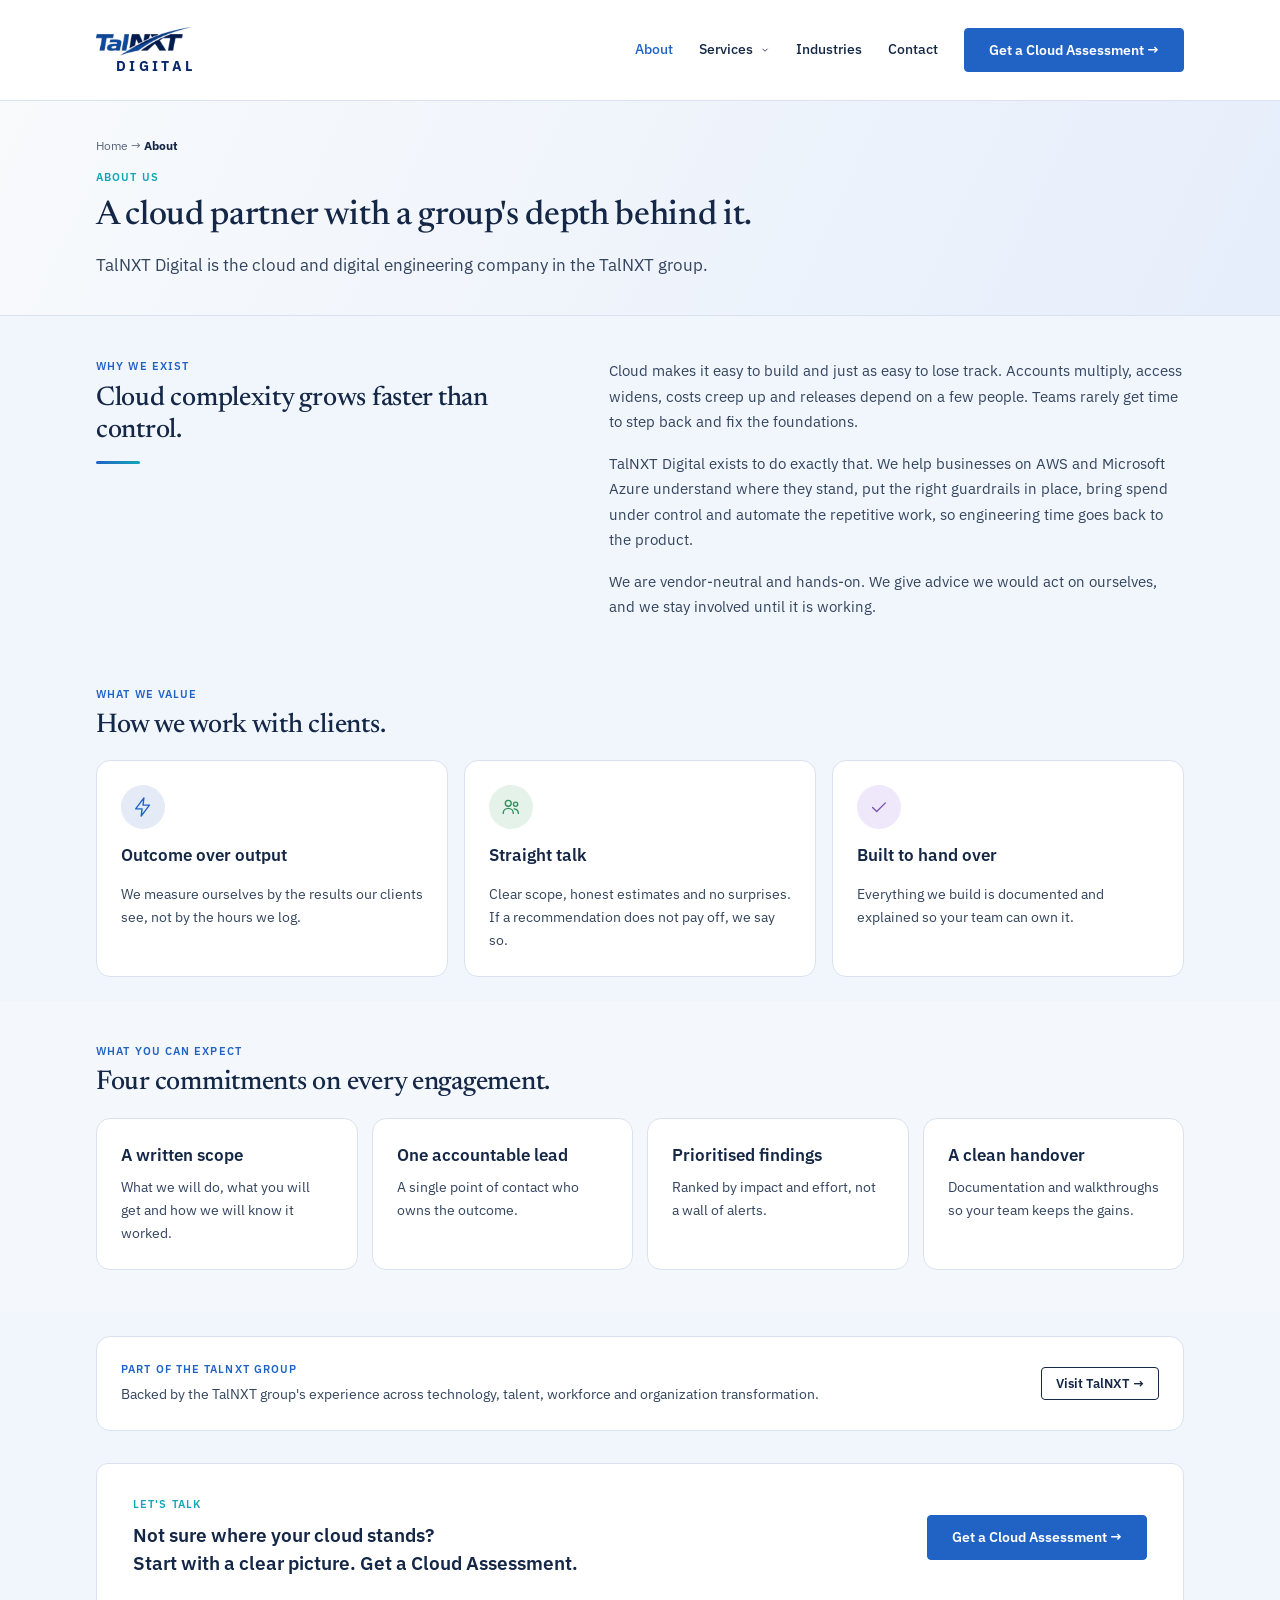
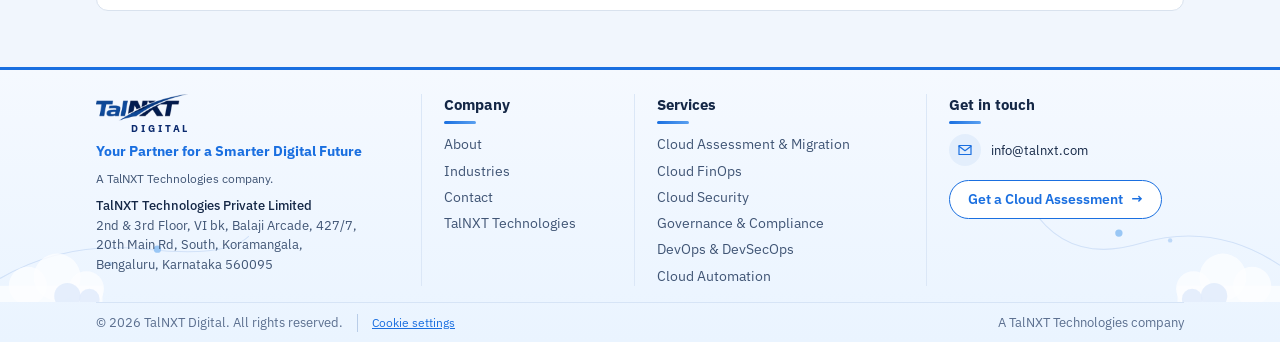
==== about.html @ 55b58655 "Initial commit" ====
<!DOCTYPE html>
<html lang="en">
<head>
<meta charset="UTF-8" />
<meta name="viewport" content="width=device-width, initial-scale=1" />
<title>About | TalNXT Digital</title>
<meta name="description" content="TalNXT Digital is a vendor-neutral cloud partner helping growing businesses secure, govern and optimize their AWS and Azure environments." />
<link rel="canonical" href="https://talnxtdigital.com/about.html" />
<meta name="robots" content="index, follow" />
<meta property="og:type" content="website" />
<meta property="og:title" content="About | TalNXT Digital" />
<meta property="og:description" content="TalNXT Digital is a vendor-neutral cloud partner helping growing businesses secure, govern and optimize their AWS and Azure environments." />
<meta property="og:url" content="https://talnxtdigital.com/about.html" />
<meta property="og:site_name" content="TalNXT Digital" />
<meta name="twitter:card" content="summary" />
<meta name="theme-color" content="#1b5fc4" />
<link rel="icon" href="img/favicon.svg" type="image/svg+xml" />
<link rel="preconnect" href="https://fonts.googleapis.com" /><link rel="preconnect" href="https://fonts.gstatic.com" crossorigin />
<link href="https://fonts.googleapis.com/css2?family=Newsreader:ital,wght@0,400;0,500;0,600;1,500&family=IBM+Plex+Sans:wght@400;500;600;700&display=swap" rel="stylesheet" />
<link href="css/tokens.css?v=116" rel="stylesheet" />
<link href="css/base.css?v=116" rel="stylesheet" />
<link href="css/components.css?v=116" rel="stylesheet" />
<link href="css/site.css?v=116" rel="stylesheet" />
<script src="js/config.js"></script>
<script src="js/consent.js"></script>
<script src="js/main.js" defer></script>
</head>
<body>
<a class="skip-link" href="#main">Skip to content</a>
<header>
  <nav class="site-nav" aria-label="Main">
    <div class="container nav-inner">
      <a class="logo" href="index.html" aria-label="TalNXT Digital home"><img class="logo-img" src="img/talnxt-logo.png" alt="TalNXT" /><span class="logo-sub">Digital</span></a>
      <button class="nav-toggle" aria-label="Toggle navigation" aria-expanded="false"><span></span><span></span><span></span></button>
      <ul class="nav-links">
        <li><a href="about.html">About</a></li>
        <li class="has-dropdown">
          <a href="services.html">Services <span class="caret"><svg width="10" height="10" viewBox="0 0 24 24" fill="none" stroke="currentColor" stroke-width="2" aria-hidden="true"><path d="M6 9l6 6 6-6"/></svg></span></a>
          <div class="nav-dropdown">
            <div class="mega-intro sv-intro">
              <div class="eyebrow svc-eyebrow">What we do</div>
              <h3 class="sv-h">Six services.<br>One cloud partner.</h3>
              <p class="sv-lead">From first assessment to a cloud that stays secure and cost-controlled.</p>
              <a class="sv-btn" href="services.html">Explore all services →</a>
              <img class="sv-art" src="img/svc-panel-illustration.png" width="346" height="142" alt="" loading="lazy">
            </div>
            <ul class="mega-cards sv-grid"><li class="sv-card"><span class="svc-ic sv-ic ib-blue"><svg width="26" height="26" viewBox="0 0 24 24" fill="none" stroke="currentColor" stroke-width="1.5" stroke-linecap="round" stroke-linejoin="round" aria-hidden="true"><path d="M7 18a4 4 0 0 1-.6-7.96A5.5 5.5 0 0 1 17 8.5a4.75 4.75 0 0 1 0 9.5z"/><path d="M9.5 13l2 2 3.5-3.5"/></svg></span><div class="sv-body"><h3 class="sv-title">Cloud Assessment &amp; Migration</h3><p class="sv-desc">Assessment, architecture and migration matched to your goals.</p></div><div class="sv-foot"><a class="sv-more" href="services.html#assessment">Learn more →</a><a class="sv-go" href="services.html#assessment" aria-label="Learn more about Cloud Assessment &amp; Migration"><svg width="16" height="16" viewBox="0 0 24 24" fill="none" stroke="currentColor" stroke-width="2" stroke-linecap="round" stroke-linejoin="round" aria-hidden="true"><path d="M5 12h14M13 6l6 6-6 6"/></svg></a></div></li><li class="sv-card"><span class="svc-ic sv-ic ib-amber"><svg width="26" height="26" viewBox="0 0 24 24" fill="none" stroke="currentColor" stroke-width="1.5" stroke-linecap="round" stroke-linejoin="round" aria-hidden="true"><path d="M3 17l6-6 4 4 8-8"/><path d="M15 7h6v6"/></svg></span><div class="sv-body"><h3 class="sv-title">Cloud FinOps</h3><p class="sv-desc">Visibility, accountability and lower cloud bills.</p></div><div class="sv-foot"><a class="sv-more" href="services.html#finops">Learn more →</a><a class="sv-go" href="services.html#finops" aria-label="Learn more about Cloud FinOps"><svg width="16" height="16" viewBox="0 0 24 24" fill="none" stroke="currentColor" stroke-width="2" stroke-linecap="round" stroke-linejoin="round" aria-hidden="true"><path d="M5 12h14M13 6l6 6-6 6"/></svg></a></div></li><li class="sv-card"><span class="svc-ic sv-ic ib-violet"><svg width="26" height="26" viewBox="0 0 24 24" fill="none" stroke="currentColor" stroke-width="1.5" stroke-linecap="round" stroke-linejoin="round" aria-hidden="true"><path d="M12 3l7 3v5c0 4.5-3 8-7 10-4-2-7-5.5-7-10V6z"/><rect x="9.5" y="10.5" width="5" height="4" rx="1"/><path d="M10.5 10.5V9a1.5 1.5 0 0 1 3 0v1.5"/></svg></span><div class="sv-body"><h3 class="sv-title">Cloud Security</h3><p class="sv-desc">Secure configuration, access control and protection.</p></div><div class="sv-foot"><a class="sv-more" href="services.html#security">Learn more →</a><a class="sv-go" href="services.html#security" aria-label="Learn more about Cloud Security"><svg width="16" height="16" viewBox="0 0 24 24" fill="none" stroke="currentColor" stroke-width="2" stroke-linecap="round" stroke-linejoin="round" aria-hidden="true"><path d="M5 12h14M13 6l6 6-6 6"/></svg></a></div></li><li class="sv-card"><span class="svc-ic sv-ic ib-cyan"><svg width="26" height="26" viewBox="0 0 24 24" fill="none" stroke="currentColor" stroke-width="1.5" stroke-linecap="round" stroke-linejoin="round" aria-hidden="true"><path d="M5 4h14v16H5z"/><path d="M8.5 9l1.8 1.8L14 7.5M8.5 15h7"/></svg></span><div class="sv-body"><h3 class="sv-title">Governance &amp; Compliance</h3><p class="sv-desc">Guardrails, policy and audit-ready evidence.</p></div><div class="sv-foot"><a class="sv-more" href="services.html#governance">Learn more →</a><a class="sv-go" href="services.html#governance" aria-label="Learn more about Governance &amp; Compliance"><svg width="16" height="16" viewBox="0 0 24 24" fill="none" stroke="currentColor" stroke-width="2" stroke-linecap="round" stroke-linejoin="round" aria-hidden="true"><path d="M5 12h14M13 6l6 6-6 6"/></svg></a></div></li><li class="sv-card"><span class="svc-ic sv-ic ib-green"><svg width="26" height="26" viewBox="0 0 24 24" fill="none" stroke="currentColor" stroke-width="1.5" stroke-linecap="round" stroke-linejoin="round" aria-hidden="true"><path d="M17 8a5 5 0 0 0-9-1"/><path d="M7 16a5 5 0 0 0 9 1"/><path d="M8 3v4h4M16 21v-4h-4"/></svg></span><div class="sv-body"><h3 class="sv-title">DevOps &amp; DevSecOps</h3><p class="sv-desc">CI/CD, infrastructure as code and monitoring.</p></div><div class="sv-foot"><a class="sv-more" href="services.html#devops">Learn more →</a><a class="sv-go" href="services.html#devops" aria-label="Learn more about DevOps &amp; DevSecOps"><svg width="16" height="16" viewBox="0 0 24 24" fill="none" stroke="currentColor" stroke-width="2" stroke-linecap="round" stroke-linejoin="round" aria-hidden="true"><path d="M5 12h14M13 6l6 6-6 6"/></svg></a></div></li><li class="sv-card"><span class="svc-ic sv-ic ib-blue"><svg width="26" height="26" viewBox="0 0 24 24" fill="none" stroke="currentColor" stroke-width="1.5" stroke-linecap="round" stroke-linejoin="round" aria-hidden="true"><circle cx="12" cy="12" r="3"/><path d="M12 2v3M12 19v3M2 12h3M19 12h3M4.9 4.9l2.1 2.1M17 17l2.1 2.1M4.9 19.1L7 17M17 7l2.1-2.1"/></svg></span><div class="sv-body"><h3 class="sv-title">Cloud Automation</h3><p class="sv-desc">Remove repetitive manual cloud work.</p></div><div class="sv-foot"><a class="sv-more" href="services.html#automation">Learn more →</a><a class="sv-go" href="services.html#automation" aria-label="Learn more about Cloud Automation"><svg width="16" height="16" viewBox="0 0 24 24" fill="none" stroke="currentColor" stroke-width="2" stroke-linecap="round" stroke-linejoin="round" aria-hidden="true"><path d="M5 12h14M13 6l6 6-6 6"/></svg></a></div></li></ul>
          </div>
        </li>
        <li><a href="industries.html">Industries</a></li>
        <li><a href="contact.html">Contact</a></li>
        <li><a class="btn accent" href="contact.html">Get a Cloud Assessment →</a></li>
      </ul>
    </div>
  </nav>
</header>
<main id="main">

<section class="page-hero"><div class="container">
  <div class="breadcrumb"><a href="index.html">Home</a> → <strong>About</strong></div>
  <div class="eyebrow spark" style="margin-bottom:10px;">About us</div>
  <h1>A cloud partner with a group's depth behind it.</h1>
  <p class="lead measure" style="margin-top:14px;">TalNXT Digital is the cloud and digital engineering company in the TalNXT group.</p>
</div></section>

<section class="sec"><div class="container"><div class="row-flex top">
  <div style="flex:1 1 320px; min-width:0;"><div class="eyebrow">Why we exist</div><h2 style="margin:8px 0 12px;">Cloud complexity grows faster than control.</h2><div class="accent-line"></div></div>
  <div style="flex:1.4 1 360px; min-width:0;" class="stack"><p class="copy">Cloud makes it easy to build and just as easy to lose track. Accounts multiply, access widens, costs creep up and releases depend on a few people. Teams rarely get time to step back and fix the foundations.</p><p class="copy">TalNXT Digital exists to do exactly that. We help businesses on AWS and Microsoft Azure understand where they stand, put the right guardrails in place, bring spend under control and automate the repetitive work, so engineering time goes back to the product.</p><p class="copy">We are vendor-neutral and hands-on. We give advice we would act on ourselves, and we stay involved until it is working.</p></div>
</div></div></section>
<section class="sec tight"><div class="container"><div class="eyebrow">What we value</div><h2 style="margin:8px 0 18px;">How we work with clients.</h2><div class="grid-3"><div class="card flow"><div class="icon-badge build"><svg width="22" height="22" viewBox="0 0 24 24" fill="none" stroke="currentColor" stroke-width="1.5" stroke-linecap="round" stroke-linejoin="round" aria-hidden="true"><path d="M13 2L4 14h7l-1 8 9-12h-7z"/></svg></div><div class="card-title">Outcome over output</div><p class="copy sm">We measure ourselves by the results our clients see, not by the hours we log.</p></div><div class="card flow"><div class="icon-badge scale"><svg width="22" height="22" viewBox="0 0 24 24" fill="none" stroke="currentColor" stroke-width="1.5" stroke-linecap="round" stroke-linejoin="round" aria-hidden="true"><circle cx="9" cy="8" r="3.2"/><path d="M3.5 19c0-3.3 2.5-5.5 5.5-5.5s5.5 2.2 5.5 5.5"/><circle cx="17" cy="9" r="2.3"/><path d="M15.5 14c2.6.3 4.5 2.2 4.5 5"/></svg></div><div class="card-title">Straight talk</div><p class="copy sm">Clear scope, honest estimates and no surprises. If a recommendation does not pay off, we say so.</p></div><div class="card flow"><div class="icon-badge transform"><svg width="22" height="22" viewBox="0 0 24 24" fill="none" stroke="currentColor" stroke-width="1.5" stroke-linecap="round" stroke-linejoin="round" aria-hidden="true"><path d="M5 12.5l4.5 4.5L19 7.5"/></svg></div><div class="card-title">Built to hand over</div><p class="copy sm">Everything we build is documented and explained so your team can own it.</p></div></div></div></section>
<section class="sec band-tint"><div class="container"><div class="eyebrow">What you can expect</div><h2 style="margin:8px 0 18px;">Four commitments on every engagement.</h2><div class="grid-4">
 <div class="card"><div class="card-title">A written scope</div><p class="copy sm" style="margin-top:8px;">What we will do, what you will get and how we will know it worked.</p></div>
 <div class="card"><div class="card-title">One accountable lead</div><p class="copy sm" style="margin-top:8px;">A single point of contact who owns the outcome.</p></div>
 <div class="card"><div class="card-title">Prioritised findings</div><p class="copy sm" style="margin-top:8px;">Ranked by impact and effort, not a wall of alerts.</p></div>
 <div class="card"><div class="card-title">A clean handover</div><p class="copy sm" style="margin-top:8px;">Documentation and walkthroughs so your team keeps the gains.</p></div>
</div></div></section>
<section class="sec tight"><div class="container"><div class="card group-strip"><div><div class="eyebrow" style="margin-bottom:6px;">Part of the TalNXT group</div><p class="copy sm">Backed by the TalNXT group's experience across technology, talent, workforce and organization transformation.</p></div><a class="btn sm" href="https://www.talnxt.com/" target="_blank" rel="noopener">Visit TalNXT →</a></div></div></section>

<div class="container" style="padding-top:8px; padding-bottom:56px;">
  <div class="cta-card">
    <div><div class="eyebrow spark" style="margin-bottom:8px;">Let's talk</div><div class="cta-title">Not sure where your cloud stands?<br>Start with a clear picture. Get a Cloud Assessment.</div></div>
    <a class="btn accent" href="contact.html">Get a Cloud Assessment →</a>
  </div>
</div>
</main>
<footer class="site-footer">
  <div class="container">
    <div class="footer-grid">
      <div>
        <a class="logo" href="index.html" aria-label="TalNXT Digital home"><img class="logo-img" src="img/talnxt-logo.png" alt="TalNXT" /><span class="logo-sub">Digital</span></a>
        <p class="footer-tag">Your Partner for a Smarter Digital Future</p>
        <p class="muted" style="font-size:12.5px; margin-top:8px;">A TalNXT Technologies company.</p>
        <address class="footer-address">TalNXT Technologies Private Limited<br>2nd &amp; 3rd Floor, VI bk, Balaji Arcade, 427/7,<br>20th Main Rd, South, Koramangala,<br>Bengaluru, Karnataka 560095</address>
      </div>
      <div><div class="footer-col-title">Company</div><ul class="footer-links"><li><a href="about.html">About</a></li><li><a href="industries.html">Industries</a></li><li><a href="contact.html">Contact</a></li><li><a href="https://www.talnxt.com/" target="_blank" rel="noopener">TalNXT Technologies</a></li></ul></div>
      <div><div class="footer-col-title">Services</div><ul class="footer-links"><li><a href="services.html#assessment">Cloud Assessment &amp; Migration</a></li><li><a href="services.html#finops">Cloud FinOps</a></li><li><a href="services.html#security">Cloud Security</a></li><li><a href="services.html#governance">Governance &amp; Compliance</a></li><li><a href="services.html#devops">DevOps &amp; DevSecOps</a></li><li><a href="services.html#automation">Cloud Automation</a></li></ul></div>
      <div><div class="footer-col-title">Get in touch</div><ul class="footer-links"><li><a class="ft-mail" data-cfg="email" href="#"><span class="ft-mail-ic" aria-hidden="true"><svg width="18" height="18" viewBox="0 0 24 24" fill="none" stroke="currentColor" stroke-width="1.6" stroke-linecap="round" stroke-linejoin="round"><path d="M4 6h16v12H4z"/><path d="M4 7l8 6 8-6"/></svg></span><span data-cfg-text data-cfg="email"></span></a></li><li><a data-cfg="phone" data-cfg-text href="#"></a></li><li class="ft-cta-li"><a class="ft-btn" href="contact.html">Get a Cloud Assessment <span aria-hidden="true">→</span></a></li></ul></div>
    </div>
    <div class="footer-bottom"><div>&copy; <span data-year></span> TalNXT Digital. All rights reserved.<button type="button" class="cookie-link" data-cookie-settings>Cookie settings</button></div><div>A TalNXT Technologies company</div></div>
  </div>
</footer>
</body>
</html>
---- css/tokens.css ----
/* =========================================================
   TalNXT design tokens  (shared by TalNXT, TalNXT Digital and any sister site)
   Change brand values HERE only. Everything else reads these variables.
   ========================================================= */
:root {
  /* ---- colour: neutrals ---- */
  --bg: #f1f6fd;            /* page background */
  --surface: #ffffff;       /* cards, nav, footer, modals */
  --tint-pale: #f4f8fc;     /* subtle panels, hover rows */
  --ink: #142746;           /* headings, primary text */
  --text: #33445d;          /* body copy */
  --muted: #58657a;         /* secondary text */
  --line: #d9e2ee;          /* borders, dividers */
  --navy: #142746;          /* dark bands */
  --navy-deep: #0a1224;     /* footer-dark, overlays */
  --navy-band: #243251;     /* "what sets us apart" band */

  /* ---- colour: brand ---- */
  --accent: #2162c5;        /* primary action / links */
  --accent-dark: #164a9a;   /* hover, deep text on tint */
  --accent-tint: #e6eefb;   /* icon badges, active rows, tinted panels */
  --accent-on-dark: #7fb0f5;/* eyebrow / links on navy */
  --spark: #10a6b8;         /* TalNXT Digital signature accent (teal). Parent site may omit. */
  --spark-tint: #e0f4f6;

  /* ---- colour: capability tones (icon badges, tags, chart series) ---- */
  --build: #2162c5;     --build-tint: #e4eaf6;
  --scale: #2f8f5b;     --scale-tint: #e5f2ea;
  --transform-c: #7857b0; --transform-tint: #eee8fa;
  --advise: #b8862f;    --advise-tint: #f6efe0;

  /* ---- colour: status ---- */
  --success: #3d7c63;   --success-tint: #ebf3ef;
  --warning: #b8862f;   --warning-tint: #f6efe0;
  --danger: #b3574a;    --danger-tint: #f5ece9;

  /* ---- typography ---- */
  --font-display: 'Newsreader', Georgia, serif;                       /* headings, big numbers */
  --font-body: 'IBM Plex Sans', -apple-system, 'Segoe UI', Roboto, sans-serif;
  --font-script: 'Caveat', cursive;                                   /* rare handwritten accent */
  --fs-eyebrow: 11px;  --fs-small: 13px;  --fs-body: 15px;  --fs-lead: 17px;
  --fs-h3: 17px;  --fs-h2: clamp(20px, 1.2vw + 16px, 24px);  --fs-h1: clamp(26px, 2.2vw + 16px, 34px);

  /* ---- space (4px base) ---- */
  --sp-1: 4px;  --sp-2: 8px;  --sp-3: 12px;  --sp-4: 16px;  --sp-5: 24px;  --sp-6: 32px;  --sp-7: 48px;  --sp-8: 64px;

  /* ---- layout ---- */
  --container: 1200px;
  --gutter: 56px;          /* container side padding; shrinks via base.css breakpoints */
  --nav-h: 101px;

  /* ---- shape ---- */
  --r-btn: 4px;  --r-input: 8px;  --r-card: 10px;  --r-panel: 12px;  --r-modal: 14px;  --r-pill: 999px;

  /* ---- elevation ---- */
  --shadow-sm: 0 2px 8px rgba(20, 32, 58, .06);
  --shadow-md: 0 12px 28px rgba(20, 32, 58, .12);      /* dropdowns, hover cards */
  --shadow-lg: 0 14px 34px rgba(20, 30, 60, .10);      /* floating search bars */
  --shadow-xl: 0 30px 60px rgba(10, 18, 36, .30);      /* modals */

  /* ---- layers ---- */
  --z-nav: 100;  --z-drawer: 150;  --z-dropdown: 200;  --z-modal: 300;  --z-toast: 400;  --z-cookie: 500;
}
---- css/base.css ----
/* =========================================================
   TalNXT base: reset, typography, layout primitives, utilities
   Requires tokens.css
   ========================================================= */
*, *::before, *::after { box-sizing: border-box; }
html { scroll-behavior: smooth; -webkit-text-size-adjust: 100%; }
body { margin: 0; background: var(--bg); color: var(--ink); font-family: var(--font-body); font-size: var(--fs-body); line-height: 1.5; -webkit-font-smoothing: antialiased; }
h1, h2, h3, h4, .display { font-family: var(--font-display); font-weight: 500; letter-spacing: -0.01em; margin: 0; color: var(--ink); }
h1 { font-size: var(--fs-h1); line-height: 1.22; }
h2 { font-size: var(--fs-h2); line-height: 1.28; }
h3 { font-size: var(--fs-h3); line-height: 1.32; }
p { margin: 0; }
a { color: var(--accent); text-decoration: none; }
a:hover { color: var(--accent-dark); }
img, svg, video { max-width: 100%; }
img { display: block; height: auto; }
ul, ol { margin: 0; padding: 0; }
button, input, select, textarea { font: inherit; color: inherit; }
:focus-visible { outline: 3px solid #9bbcf0; outline-offset: 2px; border-radius: 2px; }

.skip-link { position: absolute; left: 12px; top: -48px; background: var(--accent); color: #fff; padding: 10px 16px; border-radius: var(--r-btn); z-index: 1000; font-weight: 600; }
.skip-link:focus { top: 12px; color: #fff; }
.sr-only { position: absolute; width: 1px; height: 1px; padding: 0; margin: -1px; overflow: hidden; clip: rect(0,0,0,0); white-space: nowrap; border: 0; }

/* ---- layout ---- */
.container { width: 100%; max-width: var(--container); margin: 0 auto; padding: 0 var(--gutter); }
.sec { padding: 42px 0; }
.sec.tight { padding: 24px 0; }
.sec.loose { padding: 64px 0; }
.row-flex { display: flex; flex-wrap: wrap; gap: 40px; align-items: center; }   /* wraps instead of overflowing on tablets */
.row-flex.top { align-items: flex-start; }
.stack > * + * { margin-top: var(--sp-4); }
.grid-2 { display: grid; grid-template-columns: repeat(2, minmax(0, 1fr)); gap: 16px; }
.grid-3 { display: grid; grid-template-columns: repeat(3, minmax(0, 1fr)); gap: 16px; }
.grid-4 { display: grid; grid-template-columns: repeat(4, minmax(0, 1fr)); gap: 14px; }

/* ---- type helpers ---- */
.eyebrow { font-size: var(--fs-eyebrow); font-weight: 600; text-transform: uppercase; letter-spacing: .1em; color: var(--accent); }
.eyebrow.on-dark { color: var(--accent-on-dark); }
.muted { color: var(--muted); }
.copy { font-size: var(--fs-body); line-height: 1.7; color: var(--text); }
.copy.sm { font-size: 13.5px; }
.lead { font-size: var(--fs-lead); line-height: 1.65; color: var(--text); }
.measure { max-width: 640px; }
.center { text-align: center; }

/* ---- responsive breakpoints (mobile-last; see SKILL.md) ---- */
@media (max-width: 1080px) { :root { --gutter: 32px; } }
@media (max-width: 900px)  { .grid-4 { grid-template-columns: repeat(2, minmax(0, 1fr)); } }
@media (max-width: 760px)  {
  :root { --gutter: 20px; }
  .sec { padding: 30px 0; }
  .sec.loose { padding: 44px 0; }
  .row-flex { flex-direction: column; align-items: stretch; flex-wrap: nowrap; gap: 24px; }
  .grid-3, .grid-2 { grid-template-columns: 1fr; }
}
@media (max-width: 560px)  { .grid-4 { grid-template-columns: 1fr; } }
@media (prefers-reduced-motion: reduce) { html { scroll-behavior: auto; } * { transition: none !important; animation: none !important; } }
---- css/components.css ----
/* =========================================================
   TalNXT components. Requires tokens.css + base.css
   Every component is class-based (no inline styles needed) and responsive.
   ========================================================= */

/* ---------- buttons ---------- */
.btn { display: inline-flex; align-items: center; justify-content: center; gap: 8px; border: 1.5px solid var(--ink); color: var(--ink); border-radius: var(--r-btn); padding: 13px 24px; font-size: 14px; font-weight: 600; line-height: 1.2; background: transparent; cursor: pointer; white-space: nowrap; text-align: center; transition: background .15s, border-color .15s, color .15s; }
.btn:hover { color: var(--accent-dark); border-color: var(--accent-dark); }
.btn.accent { background: var(--accent); color: #fff; border-color: var(--accent); }
.btn.accent:hover { background: var(--accent-dark); border-color: var(--accent-dark); color: #fff; }
.btn.ghost-light { border-color: rgba(255,255,255,.55); color: #fff; }
.btn.ghost-light:hover { border-color: #fff; color: #fff; }
.btn.danger { background: var(--danger); border-color: var(--danger); color: #fff; }
.btn.sm { padding: 8px 14px; font-size: 12.5px; }
.btn[disabled] { opacity: .5; cursor: not-allowed; }
.link-arrow { font-size: 13px; font-weight: 600; }
@media (max-width: 560px) { .btn { white-space: normal; max-width: 100%; } }

/* ---------- cards & badges ---------- */
.card { border: 1px solid var(--line); border-radius: var(--r-card); padding: 24px; background: var(--surface); }
.card.flow { display: flex; flex-direction: column; gap: 14px; }
.card.flow .link-arrow { margin-top: auto; }
.card.hover:hover { box-shadow: var(--shadow-md); transform: translateY(-2px); transition: box-shadow .15s, transform .15s; }
.card-title { font-size: 17px; font-weight: 600; color: var(--ink); }
.icon-badge { width: 44px; height: 44px; border-radius: 50%; background: var(--accent-tint); color: var(--accent); display: flex; align-items: center; justify-content: center; flex-shrink: 0; }
.icon-badge.sm { width: 38px; height: 38px; }
.icon-badge.build { background: var(--build-tint); color: var(--build); }
.icon-badge.scale { background: var(--scale-tint); color: var(--scale); }
.icon-badge.transform { background: var(--transform-tint); color: var(--transform-c); }
.icon-badge.advise { background: var(--advise-tint); color: var(--advise); }
.icon-badge.spark { background: var(--spark-tint); color: var(--spark); }
.badge { display: inline-flex; align-items: center; gap: 6px; font-size: 11.5px; font-weight: 600; padding: 3px 10px; border-radius: var(--r-pill); background: var(--accent-tint); color: var(--accent-dark); white-space: nowrap; }
.badge.success { background: var(--success-tint); color: var(--success); }
.badge.warning { background: var(--warning-tint); color: var(--warning); }
.badge.danger { background: var(--danger-tint); color: var(--danger); }
.badge.neutral { background: #eef1f6; color: var(--muted); }
.badge.spark { background: var(--spark-tint); color: #0b7683; }
.ph-img { position: relative; border-radius: var(--r-card); overflow: hidden; background: #eef1f6; }
.ph-img img, .ph-img svg { width: 100%; height: 100%; object-fit: cover; display: block; }

/* ---------- header / nav (with mega menu) ---------- */
.site-nav { background: var(--surface); border-bottom: 1px solid var(--line); position: sticky; top: 0; z-index: var(--z-nav); min-height: var(--nav-h); display: flex; align-items: center; }
.nav-inner { display: flex; align-items: center; justify-content: space-between; gap: 24px; position: relative; padding-top: 18px; padding-bottom: 18px; }
.logo { display: inline-flex; align-items: center; gap: 10px; color: var(--ink); font-family: var(--font-display); }
.logo:hover { color: var(--ink); }
.logo-mark { width: 34px; height: 34px; flex-shrink: 0; }
.logo-word { font-size: 22px; font-weight: 600; letter-spacing: -.02em; line-height: 1; display: flex; flex-direction: column; gap: 3px; }
.logo-word small { font-family: var(--font-body); font-size: 10px; font-weight: 600; letter-spacing: .28em; text-transform: uppercase; color: var(--spark); }
.nav-links { display: flex; align-items: center; gap: 26px; font-size: 14px; font-weight: 500; list-style: none; margin: 0; padding: 0; }
.nav-links a { color: var(--ink); }
.nav-links a:hover, .nav-links li.active > a { color: var(--accent); }
.nav-links .btn { color: #fff; }
.nav-links .btn:hover { color: #fff; }
.nav-links .caret { display: inline-flex; margin-left: 4px; vertical-align: -1px; }
.nav-toggle { display: none; background: none; border: none; padding: 8px; cursor: pointer; }
.nav-toggle span { display: block; width: 22px; height: 2px; background: var(--ink); margin: 5px 0; }
/* mega menu: anchored to .nav-inner so it always fits the container */
.nav-links > li.has-dropdown::after { content: ""; position: absolute; top: 100%; left: 0; right: 0; height: 14px; }  /* hover bridge */
.nav-dropdown { display: none; position: absolute; top: 100%; left: var(--gutter); right: var(--gutter); margin-top: 8px; background: var(--surface); border: 1px solid var(--line); border-radius: var(--r-panel); box-shadow: var(--shadow-md); padding: 22px; z-index: var(--z-dropdown); gap: 24px; }
.nav-links li.has-dropdown { position: static; }
.nav-links li.has-dropdown:hover .nav-dropdown, .nav-links li.has-dropdown:focus-within .nav-dropdown, .nav-links li.open .nav-dropdown { display: flex; }
.mega-intro { flex: 0 0 210px; background: var(--tint-pale); border-radius: var(--r-card); padding: 18px; display: flex; flex-direction: column; }
.mega-intro h3 { font-size: 17px; margin-bottom: 8px; }
.mega-intro p { font-size: 12.5px; color: var(--muted); line-height: 1.55; margin-bottom: 14px; }
.mega-intro a { font-size: 12.5px; font-weight: 700; margin-top: auto; }
.mega-cards { flex: 1; display: grid; grid-template-columns: repeat(4, minmax(0, 1fr)); gap: 18px; align-content: start; }
.mega-card { display: flex; flex-direction: column; align-items: flex-start; }
.mega-card .icon-badge { margin-bottom: 10px; }
.mega-card-title { font-size: 13.5px; font-weight: 700; color: var(--ink); line-height: 1.3; margin-bottom: 6px; min-height: 35px; }
.mega-card-desc { font-size: 12px; color: var(--muted); line-height: 1.55; margin-bottom: 8px; }
.mega-card a { font-size: 12px; font-weight: 700; }
@media (max-width: 1180px) {   /* hamburger + drawer */
  .nav-toggle { display: block; }
  .nav-links { position: fixed; top: var(--nav-h); left: 0; right: 0; bottom: 0; background: var(--surface); flex-direction: column; align-items: stretch; padding: 12px var(--gutter) 28px; gap: 0; overflow-y: auto; transform: translateX(100%); visibility: hidden; transition: transform .2s ease, visibility .2s; z-index: var(--z-drawer); }
  .nav-links.open { transform: none; visibility: visible; }
  .nav-links > li { padding: 14px 0; border-bottom: 1px solid var(--line); }
  .nav-links > li:last-child { border-bottom: none; padding-top: 20px; }
  .nav-links > li:last-child .btn { width: 100%; }
  .nav-links > li.has-dropdown::after { display: none; }
  .nav-dropdown { display: none !important; }
  .nav-links li.open .nav-dropdown { display: flex !important; flex-direction: column; position: static; margin: 12px 0 0; padding: 0; border: none; box-shadow: none; background: transparent; gap: 16px; }
  .mega-intro { flex: 0 0 auto; }
  .mega-cards { grid-template-columns: 1fr; gap: 16px; }
  .mega-card-title { min-height: 0; }
}

/* ---------- hero ---------- */
.hero { background: linear-gradient(115deg, #f8fafc 0%, var(--accent-tint) 100%); border-bottom: 1px solid var(--line); }
.hero .container { padding-top: 48px; padding-bottom: 48px; display: flex; flex-wrap: wrap; gap: 48px; align-items: center; }
.hero-text { flex: 1.1 1 320px; min-width: 0; }
.hero-text h1 { max-width: 560px; }
.hero-text .lead { max-width: 500px; margin-top: 16px; }
.hero-actions { display: flex; flex-wrap: wrap; gap: 12px; margin-top: 24px; }
.hero-art { flex: .9 1 300px; min-width: 0; }
.page-hero { background: linear-gradient(115deg, #f8fafc 0%, var(--accent-tint) 100%); border-bottom: 1px solid var(--line); }
.page-hero .container { padding-top: 36px; padding-bottom: 36px; }
.breadcrumb { font-size: 12px; color: var(--muted); margin-bottom: 14px; }
.breadcrumb a { color: var(--muted); }
.breadcrumb strong { color: var(--ink); }

/* ---------- bands ---------- */
.band-navy { background: var(--navy-band); color: #fff; padding: 36px 0; }
.band-navy h2 { color: #fff; }
.band-navy .copy { color: #b7c0c9; }
.band-tint { background: var(--tint-pale); }
.cta-card { padding: 32px 36px; border: 1px solid var(--line); border-radius: var(--r-panel); background: var(--surface); display: flex; align-items: center; justify-content: space-between; gap: 20px; flex-wrap: wrap; }
.cta-card .cta-title { font-size: 19px; font-weight: 600; max-width: 660px; }
.cta-band { background: var(--navy); color: #fff; }
.cta-band .container { padding-top: 36px; padding-bottom: 36px; display: flex; align-items: center; justify-content: space-between; gap: 28px; flex-wrap: wrap; }
.cta-band h2 { color: #fff; max-width: 560px; }
.cta-band p { color: rgba(255,255,255,.72); margin-top: 8px; max-width: 520px; }

/* ---------- stats ---------- */
.stat-row { display: flex; flex-wrap: wrap; gap: 24px 0; }
.stat { flex: 1 1 160px; padding: 0 20px; border-left: 1px solid var(--line); }
.stat:first-child { border-left: none; padding-left: 0; }
.stat-value { font-family: var(--font-display); font-size: 30px; font-weight: 500; line-height: 1.1; color: var(--ink); }
.stat-label { font-size: 12.5px; color: var(--muted); margin-top: 6px; line-height: 1.4; }
.band-navy .stat { border-color: rgba(255,255,255,.18); }
.band-navy .stat-value { color: #fff; }
.band-navy .stat-label { color: rgba(255,255,255,.65); }
@media (max-width: 560px) { .stat { border-left: none; padding-left: 0; flex-basis: 45%; } }

/* ---------- process / steps (numbered, 2-col grid on phones) ---------- */
.process { display: grid; grid-template-columns: repeat(var(--steps, 4), minmax(0, 1fr)); gap: 24px; counter-reset: step; }
.process-step { position: relative; }
.process-step .icon-badge { width: 56px; height: 56px; margin-bottom: 12px; }
.process-num { font-weight: 700; font-size: 15px; color: var(--accent); }
.process-title { font-weight: 700; font-size: 14.5px; margin-top: 2px; }
.process-text { font-size: 12.5px; color: var(--muted); margin-top: 4px; line-height: 1.55; max-width: 200px; }
@media (max-width: 900px) { .process { grid-template-columns: repeat(2, minmax(0, 1fr)); gap: 26px 14px; } }
@media (max-width: 420px) { .process { grid-template-columns: 1fr; } }

/* ---------- forms ---------- */
.field { margin-bottom: 16px; }
.field label { display: block; font-size: 12.5px; font-weight: 600; margin-bottom: 6px; }
.field .hint { font-weight: 400; color: var(--muted); }
.input, .select, .textarea { width: 100%; border: 1px solid var(--line); border-radius: var(--r-input); padding: 11px 13px; font-size: 14px; background: var(--surface); color: var(--ink); }
.textarea { min-height: 120px; resize: vertical; line-height: 1.5; }
.input:focus, .select:focus, .textarea:focus { outline: 2px solid var(--accent); outline-offset: 1px; border-color: var(--accent); }
.field.invalid .input, .field.invalid .select, .field.invalid .textarea { border-color: var(--danger); }
.field-error { display: none; color: var(--danger); font-size: 12px; margin-top: 5px; }
.field.invalid .field-error { display: block; }
.form-status { font-size: 13px; margin-top: 12px; min-height: 20px; }
.form-status.ok { color: var(--success); }
.form-status.err { color: var(--danger); }
.form-row { display: grid; grid-template-columns: repeat(2, minmax(0, 1fr)); gap: 0 16px; }
@media (max-width: 560px) { .form-row { grid-template-columns: 1fr; } }
.search-field { display: flex; align-items: center; gap: 8px; border: 1px solid var(--line); border-radius: var(--r-input); padding: 9px 13px; background: var(--surface); color: var(--muted); min-width: 0; }
.search-field input, .search-field select { border: none; outline: none; background: transparent; font-size: 13.5px; color: var(--ink); width: 100%; min-width: 0; }
.search-field:focus-within { outline: 2px solid var(--accent); outline-offset: 1px; }
.filter-bar { display: flex; flex-wrap: wrap; gap: 10px; align-items: center; }
.filter-bar .search-field { flex: 1 1 200px; }
.filter-bar .search-field.fixed { flex: 0 1 170px; }

/* ---------- modal ---------- */
.modal-overlay { position: fixed; inset: 0; background: rgba(10,18,36,.55); display: none; align-items: center; justify-content: center; z-index: var(--z-modal); padding: 20px; }
.modal-overlay.open { display: flex; }
.modal-box { background: var(--surface); border-radius: var(--r-modal); padding: 28px; max-width: 520px; width: 100%; max-height: calc(100vh - 40px); overflow-y: auto; box-shadow: var(--shadow-xl); position: relative; }
.modal-box h3 { margin-bottom: 18px; }
.modal-close { position: absolute; top: 14px; right: 14px; width: 30px; height: 30px; border-radius: 50%; border: none; background: var(--tint-pale); color: var(--muted); cursor: pointer; font-size: 13px; }
.modal-actions { display: flex; justify-content: flex-end; gap: 10px; flex-wrap: wrap; margin-top: 8px; }

/* ---------- toast ---------- */
.toast-region { position: fixed; right: 16px; bottom: 16px; z-index: var(--z-toast); display: flex; flex-direction: column; gap: 8px; max-width: calc(100vw - 32px); }
.toast { background: var(--navy); color: #fff; padding: 12px 16px; border-radius: var(--r-input); font-size: 13.5px; box-shadow: var(--shadow-md); }
.toast.err { background: var(--danger); }

/* ---------- table (stacks into cards on phones) ---------- */
.table-wrap { background: var(--surface); border: 1px solid var(--line); border-radius: var(--r-panel); overflow: hidden; }
.table { width: 100%; border-collapse: collapse; font-size: 13.5px; }
.table th { text-align: left; font-size: 11.5px; text-transform: uppercase; letter-spacing: .06em; color: var(--muted); font-weight: 600; padding: 12px 16px; background: var(--tint-pale); border-bottom: 1px solid var(--line); white-space: nowrap; }
.table td { padding: 13px 16px; border-bottom: 1px solid var(--line); vertical-align: middle; }
.table tr:last-child td { border-bottom: none; }
.table tbody tr:hover { background: var(--tint-pale); }
.table .actions { display: flex; gap: 6px; justify-content: flex-end; }
.cell-title { font-weight: 600; color: var(--ink); }
.cell-sub { font-size: 12px; color: var(--muted); margin-top: 2px; }
@media (max-width: 760px) {
  .table thead { display: none; }
  .table, .table tbody, .table tr, .table td { display: block; width: 100%; }
  .table tr { padding: 12px 16px; border-bottom: 1px solid var(--line); }
  .table td { border: none; padding: 5px 0; display: flex; gap: 12px; justify-content: space-between; align-items: center; }
  .table td[data-label]::before { content: attr(data-label); font-size: 11.5px; text-transform: uppercase; letter-spacing: .05em; color: var(--muted); font-weight: 600; flex-shrink: 0; }
  .table td.cell-main { display: block; padding-bottom: 8px; }
  .table td.cell-main::before { content: none; }
}
.empty { text-align: center; padding: 44px 20px; color: var(--muted); }
.empty strong { display: block; color: var(--ink); font-size: 16px; margin-bottom: 6px; }

/* ---------- footer ---------- */
.site-footer { border-top: 1px solid var(--line); background: var(--surface); padding-top: 48px; }
.footer-grid { display: grid; grid-template-columns: 1.4fr 1fr 1fr 1fr; gap: 40px; padding-bottom: 36px; }
.footer-tag { font-size: 13px; font-weight: 600; max-width: 260px; margin-top: 12px; }
.footer-col-title { font-weight: 600; margin-bottom: 12px; font-size: 13.5px; }
.footer-links { display: flex; flex-direction: column; gap: 9px; font-size: 13.5px; list-style: none; }
.footer-links a { color: var(--muted); }
.footer-links a:hover { color: var(--accent); }
.footer-bottom { border-top: 1px solid var(--line); padding: 18px 0; font-size: 13px; color: var(--muted); display: flex; justify-content: space-between; flex-wrap: wrap; gap: 8px; }
.cookie-link { background: none; border: none; padding: 0; margin-left: 10px; color: inherit; text-decoration: underline; cursor: pointer; font-size: inherit; }
@media (max-width: 900px) { .footer-grid { grid-template-columns: 1fr 1fr; } }
@media (max-width: 560px) { .footer-grid { grid-template-columns: 1fr; gap: 28px; } }

/* Brand logo image (TalNXT wordmark + "Digital") */
.logo-img { width: 96px; height: auto; display: block; }
.site-footer .logo-img { width: 81px; }
.footer-address { font-style: normal; font-size: 12.5px; line-height: 1.6; margin-top: 10px; color: var(--muted, #5b6b82); }
@media (max-width: 760px) { .logo-img { width: 96px; } }
---- css/site.css ----
/* TalNXT Digital marketing-site specifics (everything reusable lives in components.css) */
.service-block { display: flex; flex-wrap: wrap; gap: 40px; align-items: flex-start; padding: 36px 0; border-bottom: 1px solid var(--line); scroll-margin-top: calc(var(--nav-h) + 16px); }
.service-block:last-of-type { border-bottom: none; }
.service-intro { flex: 1 1 320px; min-width: 0; }
.service-intro h2 { margin: 12px 0 10px; }
.service-detail { flex: 1.1 1 320px; min-width: 0; }
.check-list { list-style: none; display: grid; gap: 10px; }
.check-list li { display: flex; gap: 10px; align-items: flex-start; font-size: 14px; color: var(--text); line-height: 1.55; }
.check-list svg { flex-shrink: 0; margin-top: 3px; color: var(--spark); }
.pill-row { display: flex; flex-wrap: wrap; gap: 8px; margin-top: 16px; }
.contact-layout { display: flex; flex-wrap: wrap; gap: 32px; align-items: flex-start; }
.contact-form-card { flex: 1.3 1 360px; min-width: 0; }
.contact-side { flex: .8 1 280px; min-width: 0; display: grid; gap: 16px; }
.contact-line { display: flex; gap: 14px; align-items: flex-start; }
.contact-line .label { font-size: 12px; color: var(--muted); }
.contact-line .value { font-weight: 600; color: var(--ink); word-break: break-word; }
.group-strip { display: flex; align-items: center; gap: 16px; flex-wrap: wrap; justify-content: space-between; }
.eyebrow.spark { color: var(--spark); }
.accent-line { width: 44px; height: 3px; border-radius: 2px; background: linear-gradient(90deg, var(--accent), var(--spark)); margin: 14px 0 0; }

/* ===== Cloud positioning additions ===== */
.mega-cards { grid-template-columns: repeat(3, minmax(0, 1fr)); }
@media (max-width: 1180px) { .mega-cards { grid-template-columns: 1fr; } }
.table td strong { color: var(--ink); }
.table th:last-child, .table td:last-child { background: var(--accent-tint); }
@media (max-width: 760px) { .table td:last-child { background: transparent; } }
/* Logo lockup: logo image sized like talnxt.com, with a Digital sub-label */
.logo { flex-direction: column; align-items: flex-start; gap: 3px; }
.logo-sub { align-self: flex-end; font-family: var(--font-body); font-size: 14px; font-weight: 700; letter-spacing: .24em; text-transform: uppercase; color: #0b2a6e; line-height: 1; margin-right: -.24em; }
.site-footer .logo-sub { font-size: 12px; }
/* Cards: 12-16px radii, thin borders */
.card { border-radius: 14px; }
/* Hero */
.hero { background: linear-gradient(115deg, #142746 0%, #0f2040 100%); border-bottom: 0; }
.hero h1 { color: #fff; }
.hero .lead { color: #c9d6ea; }
.hero .eyebrow.spark { color: #4fd0df; }
.hero .btn:not(.accent) { border-color: rgba(255,255,255,.55); color: #fff; background: transparent; }
.hero .btn:not(.accent):hover { border-color: #fff; color: #fff; background: rgba(255,255,255,.08); }
.hero .btn.accent:hover { background: #1a52a8; border-color: #1a52a8; }
.hero .benefit { color: #fff; border-left-color: rgba(255,255,255,.22); }
.hero .container { padding-top: 34px; padding-bottom: 34px; gap: 32px; }
.hero-text { flex: 1.05 1 380px; }
.hero-text h1 { font-size: clamp(26px, 2vw + 12px, 40px); line-height: 1.15; max-width: none; }
.hero-text .lead { max-width: 560px; }
.hero-art { flex: 1 1 420px; max-width: 480px; }
.hero-text h1 .h1-l { display: block; }
.benefits { list-style: none; margin: 22px 0 0; padding: 0; display: grid; grid-template-columns: repeat(3, minmax(0, 1fr)); gap: 18px 0; }
.benefit { display: flex; align-items: center; gap: 10px; padding: 0 14px; font-size: 13.5px; line-height: 1.35; color: var(--ink); border-left: 1px solid var(--line); }
.benefit:first-child { padding-left: 0; border-left: 0; }
@media (max-width: 560px) { .benefits { grid-template-columns: 1fr; } .benefit { padding: 0; border-left: 0; } }
/* Architecture illustration: frameless, atmospheric, ~3:2. Cards float over SVG decoration. */
.hero-art { container-type: inline-size; }
.arch-wrap { position: relative; }
.arch { position: relative; width: 100%; aspect-ratio: 480 / 330; display: grid; grid-template-columns: 46fr 46fr; column-gap: 8cqw; justify-content: stretch; grid-template-rows: 19.5cqw 1fr auto 1fr 19.5cqw; }
.arch::before { content: ""; position: absolute; inset: -14% -10%; z-index: 0; pointer-events: none;
  background: radial-gradient(closest-side at 50% 50%, rgba(70,140,245,.42) 0%, rgba(50,110,215,.16) 58%, rgba(50,110,215,0) 100%); }
.arch-deco { position: absolute; inset: 0; width: 100%; height: 100%; z-index: 1; pointer-events: none; overflow: visible; }
.arch-cloud { position: relative; z-index: 2; grid-area: 2 / 1 / 3 / 3; justify-self: center; align-self: end; width: 30cqw; }
.arch-cloud > svg { display: block; width: 100%; height: auto; filter: drop-shadow(0 14px 18px rgba(33,98,197,.28)); }
.arch-card { position: relative; z-index: 3; width: 100%; height: 100%; box-sizing: border-box; display: flex; gap: 12px; align-items: center; background: #fff; border: 1px solid rgba(20,39,70,.06); border-radius: 18px; padding: 0 14px; box-shadow: 0 8px 24px rgba(33,98,197,.12), 0 1px 3px rgba(20,39,70,.06); }
.arch-card .icon-badge { flex: none; width: 44px; height: 44px; }
.arch-card .icon-badge svg { width: 18px; height: 18px; }
.arch-title { font-weight: 700; font-size: 14px; line-height: 1.2; color: var(--ink); }
.arch-card p { margin: 3px 0 0; font-size: 11.5px; line-height: 1.35; color: var(--muted); }
.c-secure { grid-area: 1 / 1; }
.c-optimize { grid-area: 1 / 2; }
.c-govern { grid-area: 5 / 1; }
.c-automate { grid-area: 5 / 2; }
.arch-plat { position: relative; z-index: 3; grid-area: 3 / 1 / 4 / 3; justify-self: center; margin-top: 4px; display: inline-flex; align-items: center; gap: 12px; background: #fff; border-radius: 999px; padding: 6px 18px; font-weight: 700; box-shadow: 0 6px 18px rgba(33,98,197,.14), 0 1px 2px rgba(20,39,70,.06); white-space: nowrap; }
.p-aws { color: #232f3e; font-size: 17px; letter-spacing: -.02em; border-bottom: 3px solid #ff9900; border-radius: 0 0 8px 8px; line-height: 1; padding-bottom: 1px; }
.p-az { color: #0a64b8; font-size: 14px; display: inline-flex; align-items: center; gap: 5px; }
.p-sep { width: 1px; height: 18px; background: var(--line); }
/* narrow container: switch from floating layout to a compact grid */
@container (max-width: 470px) {
  .arch { aspect-ratio: auto; grid-template-columns: 1fr 1fr; grid-template-rows: none; column-gap: 10px; row-gap: 10px; padding: 6px 0 0; }
  .arch-deco { display: none; }
  .arch-cloud { grid-area: auto; grid-column: 1 / -1; width: 46%; order: 1; align-self: auto; }
  .arch-plat { grid-area: auto; grid-column: 1 / -1; margin-top: 0; order: 2; }
  .arch-card { grid-area: auto; order: 3; height: auto; min-height: 118px; flex-direction: column; align-items: flex-start; justify-content: center; gap: 8px; padding: 12px; border-radius: 16px; }
}
@media (prefers-reduced-motion: no-preference) { .arch-card { transition: transform .2s ease; } .arch-card:hover { transform: translateY(-2px); } }
@container (max-width: 470px) { .arch-card:hover { transform: translateY(-2px); } }
/* Assessment CTA */
.assess { display: flex; flex-wrap: wrap; gap: 32px 48px; align-items: center; justify-content: space-between; background: #fff; border: 1px solid var(--line); border-radius: 16px; padding: 40px; box-shadow: var(--shadow-sm); }
.assess-text { flex: 1 1 340px; min-width: 0; }
.assess-text h2 { font-size: clamp(22px, 1.4vw + 16px, 28px); max-width: 480px; }
.assess-list { flex: 1 1 300px; min-width: 0; background: var(--tint-pale); border: 1px solid var(--line); border-radius: 12px; padding: 22px; }
@media (max-width: 560px) { .assess { padding: 24px; } }
/* Cloud services section: light, compact, premium */
@media (min-width: 561px) { .hero-text h1 .h1-l { white-space: nowrap; } }
.arch-card > div:not(.icon-badge) { flex: 1 1 0; min-width: 0; }
/* reference-style pill cards: larger radius, soft tint, divider between icon and text */
.arch-card { border-radius: 34px; padding: 0 16px 0 14px; gap: 10px; background: linear-gradient(180deg,#ffffff 0%,#eef4fd 100%); }
.arch-card > div:not(.icon-badge) { border-left: 1px solid #d3deee; padding-left: 10px; }
.arch-card .arch-title { font-size: 14.5px; }
@container (max-width: 470px) { .arch-card { border-radius: 22px; } .arch-card > div:not(.icon-badge) { border-left: 0; padding-left: 0; } }
/* hero illustration supplied as a single image */
.hero-art.hero-art-img { flex: 0 0 600px; max-width: none; margin-right: -60px; container-type: normal; }
.hero-art-img img { display: block; width: 100%; height: auto; -webkit-mask-image: linear-gradient(90deg,transparent 0,#000 12%,#000 88%,transparent 100%),linear-gradient(180deg,transparent 0,#000 16%,#000 84%,transparent 100%); -webkit-mask-composite: source-in; mask-image: linear-gradient(90deg,transparent 0,#000 12%,#000 88%,transparent 100%),linear-gradient(180deg,transparent 0,#000 16%,#000 84%,transparent 100%); mask-composite: intersect; }
@media (max-width: 1180px) { .hero-art.hero-art-img { flex: 1 1 380px; margin-right: 0; min-width: 0; } }
@media (max-width: 900px) { .hero-art.hero-art-img { flex: 1 1 100%; } }
@media (min-width: 561px) { .benefits { grid-template-columns: repeat(3, auto); justify-content: start; } .benefit { padding: 0 11px; gap: 8px; } .benefit:first-child { padding-left: 0; } .benefit .b-t { white-space: nowrap; } }
@media (min-width: 561px) and (max-width: 1180px) { .benefits { grid-template-columns: repeat(3, minmax(0,1fr)); } .benefit { padding: 0 10px; gap: 8px; font-size: 13px; } .benefit .b-t { white-space: normal; } }
.svc-eyebrow { display: flex; align-items: center; gap: 12px; }
.svc-eyebrow::after { content: ""; width: 54px; height: 2px; border-radius: 2px; background: linear-gradient(90deg, #2162c5, rgba(33,98,197,0)); }
.svc-ic { flex: none; width: 46px; height: 46px; border-radius: 50%; display: grid; place-items: center; }
.svc-ic svg { width: 22px; height: 22px; }
.ib-blue { background: #e6eefc; color: #2162c5; }
.ib-cyan { background: #dff6f9; color: #0e97a8; }
.ib-amber { background: #fdf0d9; color: #d98a00; }
.ib-violet { background: #eee8fb; color: #6a4bd6; }
.ib-green { background: #def5ea; color: #1f9d6a; }
/* business outcomes */
.out-sec { position: relative; overflow: hidden; background: linear-gradient(180deg, #f7faff 0%, #f4f8fd 100%); border: 0; padding: 48px 0 52px; }
.out-sec::before { content: ""; position: absolute; left: -160px; bottom: -200px; width: 520px; height: 520px; border-radius: 50%; background: radial-gradient(circle, rgba(33,98,197,.07), rgba(33,98,197,0) 70%); pointer-events: none; }
.out-sec::after { content: ""; position: absolute; right: -180px; top: -140px; width: 480px; height: 480px; border-radius: 50%; border: 1px solid rgba(33,98,197,.07); pointer-events: none; }
.out-sec .container { position: relative; z-index: 1; }
.out-grid { display: grid; grid-template-columns: repeat(4, minmax(0,1fr)); gap: 18px; grid-auto-rows: 1fr; }
@media (max-width: 1100px) { .out-grid { grid-template-columns: repeat(2, minmax(0,1fr)); } }
@media (max-width: 640px) { .out-grid { grid-template-columns: 1fr; gap: 12px; } }
.out-card { background: #fff; border: 1px solid #dce7f6; border-radius: 20px; padding: 24px 22px 26px; box-shadow: 0 1px 3px rgba(20,39,70,.05); }
.out-card .svc-ic { width: 52px; height: 52px; }
.out-card .svc-ic svg { width: 28px; height: 28px; stroke-width: 1.7; }
.out-title { margin: 18px 0 8px; font-family: var(--font-body); font-size: 17px; font-weight: 700; line-height: 1.3; color: #142746; }
.out-desc { margin: 0; font-size: 14.5px; line-height: 1.6; color: #405575; }
.sec.out-sec { padding-top: 22px; padding-bottom: 44px; }
/* navy outcome cards */
.out-card { background: #142746; border-color: #1f3760; box-shadow: 0 8px 22px rgba(20,39,70,.18); }
.out-title { color: #fff; }
.out-desc { color: #d5e0f2; }
/* how we work */
.hw-sec { position: relative; overflow: hidden; background: linear-gradient(180deg, #ffffff 0%, #f1f6fd 100%); border: 0; padding: 36px 0 52px; }
.hw-sec::before { content: ""; position: absolute; left: -200px; bottom: -220px; width: 560px; height: 560px; border-radius: 50%; border: 1px solid rgba(33,98,197,.08); pointer-events: none; }
.hw-sec::after { content: ""; position: absolute; right: -180px; top: -200px; width: 520px; height: 520px; border-radius: 50%; background: radial-gradient(circle, rgba(33,98,197,.06), rgba(33,98,197,0) 70%); pointer-events: none; }
.hw-sec .container { position: relative; z-index: 1; }
.hw-intro { display: grid; grid-template-columns: minmax(0, 55fr) minmax(0, 45fr); gap: 48px; align-items: center; margin-bottom: 64px; }
.hw-h { margin: 12px 0 14px; max-width: 520px; color: #142746; }
.hw-copy .copy { max-width: 520px; margin: 0; font-size: 16px; line-height: 1.6; color: #405575; }
.hw-photo { margin: 0; position: relative; border-radius: 20px; overflow: hidden; aspect-ratio: 2 / 1; background: #dfe8f6; box-shadow: 0 10px 30px rgba(20,39,70,.10); }
.hw-photo img { display: block; width: 100%; height: 100%; object-fit: cover; }
.hw-photo::after { content: ""; position: absolute; inset: 0; background: rgba(66,96,140,.10); pointer-events: none; }
.hw-ph { position: absolute; inset: 0; display: flex; flex-direction: column; align-items: center; justify-content: center; gap: 10px; color: #5b7396; font-size: 14px; font-weight: 600; }
.hw-grid { list-style: none; margin: 0; padding: 0; display: grid; grid-template-columns: repeat(4, minmax(0,1fr)); gap: 0 44px; }
.hw-step { position: relative; display: flex; padding-top: 40px; }
.hw-ic { position: absolute; top: 0; left: 50%; transform: translateX(-50%); width: 76px; height: 76px; z-index: 2; box-shadow: 0 0 0 6px #fbfdff; }
.hw-ic svg { width: 32px; height: 32px; }
.hw-card { flex: 1; display: flex; flex-direction: column; align-items: center; text-align: center; padding: 50px 20px 22px; background: #fff; border: 1px solid #dce7f6; border-radius: 16px; box-shadow: 0 4px 14px rgba(20,39,70,.04); }
.hw-title { margin: 0; font-family: var(--font-body); font-size: 14.5px; font-weight: 700; color: #142746; line-height: 1.25; }
.hw-title::after { content: ""; display: block; width: 32px; height: 3px; margin: 8px auto 10px; border-radius: 3px; background: #2162c5; }
.hw-text { margin: 0; font-size: 12.5px; line-height: 1.5; color: #405575; }
/* connectors: thin line + arrow between the circular icons */
.hw-step:not(:last-child)::after { content: ""; position: absolute; top: 36px; left: calc(50% + 50px); width: calc(100% + 44px - 100px); height: 3px; border-radius: 3px; background: linear-gradient(90deg, #9dbcf0, #2162c5); z-index: 1; }
.hw-step:not(:last-child)::before { content: ""; position: absolute; top: 32px; left: calc(150% - 20px); width: 11px; height: 11px; border-top: 3px solid #2162c5; border-right: 3px solid #2162c5; border-radius: 1px; transform: rotate(45deg); z-index: 1; }
@media (max-width: 1100px) {
  .hw-intro { grid-template-columns: 1fr; gap: 24px; margin-bottom: 52px; }
  .hw-photo { aspect-ratio: 2 / 1; max-width: 560px; }
  .hw-grid { grid-template-columns: repeat(2, minmax(0,1fr)); gap: 52px 28px; }
  .hw-step::before, .hw-step::after { display: none !important; }
}
@media (max-width: 640px) {
  .hw-sec { padding: 28px 0 40px; }
  .hw-intro { margin-bottom: 28px; }
  .hw-grid { grid-template-columns: 1fr; gap: 18px; position: relative; }
  .hw-step { padding: 0 0 0 76px; }
  .hw-ic { left: 0; top: 14px; transform: none; width: 56px; height: 56px; box-shadow: 0 0 0 5px #f7fafe; }
  .hw-ic svg { width: 26px; height: 26px; }
  .hw-card { align-items: flex-start; text-align: left; padding: 18px 18px 18px; }
  .hw-title::after { margin: 8px 0 10px; }
  .hw-step:not(:last-child)::after { display: block !important; content: ""; position: absolute; left: 27px; top: 70px; width: 0; height: calc(100% + 18px - 56px); border-top: 0; border-left: 2px dashed #b9cdec; }
}
/* how we are different */
.diff-sec { background: linear-gradient(180deg, #f9fbff 0%, #f4f8fd 100%); border: 0; padding: 36px 0 44px; }
.diff-top { display: grid; grid-template-columns: 1.1fr 1fr; gap: 48px; align-items: center; }
.diff-h { margin: 8px 0 14px; font-size: clamp(30px, 2.6vw + 10px, 44px); line-height: 1.12; color: #142746; }
.diff-copy .copy { max-width: 520px; font-size: 16px; line-height: 1.65; color: #405575; margin: 0; }
.diff-fig { margin: 0; border-radius: 20px; overflow: hidden; aspect-ratio: 4 / 3; max-height: 330px; width: 100%; box-shadow: 0 10px 28px rgba(33,98,197,.14); justify-self: end; }
.diff-fig img { width: 100%; height: 100%; object-fit: cover; display: block; }
.diff-row { list-style: none; margin: 30px 0 0; padding: 26px 0 0; border-top: 1px solid #dce7f6; display: grid; grid-template-columns: repeat(4, minmax(0,1fr)); }
.diff-item { display: flex; gap: 14px; align-items: flex-start; padding: 0 22px; border-left: 1px solid #dce7f6; }
.diff-item:first-child { padding-left: 0; border-left: 0; }
.diff-item .svc-ic { width: 52px; height: 52px; }
.diff-title { margin: 2px 0 6px; font-family: var(--font-body); font-size: 15.5px; font-weight: 700; line-height: 1.3; color: #142746; }
.diff-text { margin: 0; font-size: 14px; line-height: 1.55; color: #405575; }
@media (max-width: 1000px) { .diff-top { grid-template-columns: 1fr; gap: 24px; } .diff-fig { justify-self: stretch; max-height: 300px; } .diff-row { grid-template-columns: repeat(2, minmax(0,1fr)); row-gap: 26px; } .diff-item:nth-child(3) { padding-left: 0; border-left: 0; } }
@media (max-width: 640px) { .diff-row { grid-template-columns: 1fr; } .diff-item { padding: 0; border-left: 0; } }
/* compact hero */
.hero .container { padding-top: 24px; padding-bottom: 24px; gap: 24px; }
.hero-art.hero-art-img { flex: 0 0 540px; margin-right: -30px; }
.benefits { margin-top: 18px; }
.hero-text .lead { margin: 10px 0 18px; font-size: 16.5px; }
@media (min-width: 1181px) { .hero-text h1 { font-size: 27px; white-space: nowrap; line-height: 1.2; } }
@media (max-width: 1180px) { .hero-text h1 { font-size: clamp(26px, 3.2vw + 6px, 34px); } .hero-art.hero-art-img { flex: 1 1 380px; margin-right: 0; } }

/* ===== Cloud services: banner + illustrated cards ===== */
.svc-sec { background: linear-gradient(180deg, #f6f9ff 0%, #ffffff 100%); border: 0; padding: 40px 0 56px; overflow: hidden; }
.svc-top { display: grid; grid-template-columns: minmax(0, 46fr) minmax(0, 54fr); align-items: center; gap: 12px; margin-bottom: 20px; }
.svc-intro { position: relative; z-index: 1; }
.svc-h { margin: 12px 0 14px; max-width: 460px; font-size: clamp(34px, 2.6vw + 8px, 48px); line-height: 1.12; color: #142746; }
.svc-intro .copy { max-width: 520px; margin: 0 0 22px; font-size: 16px; line-height: 1.55; color: #405575; }
.svc-cta { display: inline-flex; align-items: center; padding: 12px 22px; border-radius: 999px; background: #2162c5; color: #fff; font-weight: 600; font-size: 14.5px; box-shadow: 0 6px 16px rgba(33,98,197,.25); transition: background .2s ease, transform .2s ease; }
.svc-cta:hover { background: #1b52a6; transform: translateY(-1px); }
.svc-hero { display: block; width: 100%; height: auto; justify-self: end; max-width: 640px; -webkit-mask-image: linear-gradient(90deg, transparent 0, #000 14%, #000 90%, transparent 100%), linear-gradient(180deg, transparent 0, #000 12%, #000 88%, transparent 100%); -webkit-mask-composite: source-in; mask-image: linear-gradient(90deg, transparent 0, #000 14%, #000 90%, transparent 100%), linear-gradient(180deg, transparent 0, #000 12%, #000 88%, transparent 100%); mask-composite: intersect; }
.svc-grid { display: grid; grid-template-columns: repeat(4, minmax(0,1fr)); grid-auto-rows: auto; gap: 14px; }
.svc-card { display: flex; flex-direction: column; overflow: hidden; background: #fff; border: 1px solid #e3ebf7; border-radius: 14px; box-shadow: 0 2px 8px rgba(20,39,70,.04); transition: transform .2s ease, border-color .2s ease, box-shadow .2s ease; }
.svc-card:hover, .svc-card:focus-within { transform: translateY(-3px); border-color: var(--accent); box-shadow: 0 10px 24px rgba(33,98,197,.12); }
.svc-pic { display: block; width: 100%; height: auto; aspect-ratio: 232 / 66; object-fit: cover; }
.svc-title { margin: 6px 20px 6px; font-family: var(--font-body); font-size: 14.5px; font-weight: 700; line-height: 1.25; letter-spacing: 0; color: #142746; }
.svc-desc { margin: 0 20px 8px; font-size: 12.5px; line-height: 1.5; color: #405575; }
.svc-foot { margin: 2px 16px 18px 20px; display: flex; align-items: center; justify-content: space-between; gap: 8px; }
.svc-foot .link-arrow { margin: 0; font-size: 12px; }
.svc-go { flex: none; width: 32px; height: 32px; border-radius: 50%; display: grid; place-items: center; background: #e8f0fd; color: #2162c5; font-size: 15px; transition: background .2s ease, color .2s ease; }
.svc-card:hover .svc-go { background: #2162c5; color: #fff; }
@media (max-width: 1100px) {
  .svc-top { grid-template-columns: 1fr; gap: 8px; }
  .svc-hero { justify-self: center; max-width: 520px; -webkit-mask-image: linear-gradient(90deg, transparent 0, #000 10%, #000 90%, transparent 100%); mask-image: linear-gradient(90deg, transparent 0, #000 10%, #000 90%, transparent 100%); }
  .svc-grid { grid-template-columns: repeat(2, minmax(0,1fr)); }
}
@media (max-width: 640px) { .svc-sec { padding: 28px 0 40px; } .svc-grid { grid-template-columns: 1fr; gap: 12px; } .svc-h { font-size: 32px; } }
@media (prefers-reduced-motion: reduce) { .svc-card, .svc-card:hover, .svc-cta { transition: none; transform: none; } }

/* one heading size for every section title (matches the hero headline) */
section:not(.hero):not(.page-hero) h2, .svc-h, .diff-h { font-size: 27px; line-height: 1.2; letter-spacing: -0.01em; }
@media (max-width: 1180px) { section:not(.hero):not(.page-hero) h2, .svc-h, .diff-h { font-size: clamp(26px, 3.2vw + 6px, 34px); } }
@media (max-width: 640px) { section:not(.hero):not(.page-hero) h2, .svc-h, .diff-h { font-size: 26px; } }

/* tighter gap between hero and Cloud Services */
.svc-sec { padding-top: 0; }
.svc-top { margin-top: 0; }
.svc-hero { margin-top: -22px; margin-bottom: -22px; }
@media (max-width: 1100px) { .svc-sec { padding-top: 16px; } .svc-hero { margin: 0 auto; } }

/* tighter gap between Cloud Services and How We Work */
.svc-sec { padding-bottom: 24px; }
.hw-sec { padding-top: 12px; }

/* workflow closer to the intro image */
.hw-intro { margin-bottom: 24px; }
@media (max-width: 1100px) { .hw-intro { margin-bottom: 24px; } }
@media (max-width: 640px) { .hw-intro { margin-bottom: 24px; } }

.hw-photo::after { background: rgba(20,39,70,.03); }

/* badges & certifications */
.bd-sec { background: linear-gradient(180deg, #ffffff 0%, #f6f9ff 100%); border: 0; padding: 32px 0 40px; }
.bd-h { margin: 10px 0 6px; color: #142746; }
.bd-lead { margin: 0 0 20px; max-width: 560px; font-size: 14.5px; line-height: 1.5; color: #405575; }
.cert-grid { list-style: none; margin: 0; padding: 0; display: grid; grid-template-columns: repeat(5, minmax(0,1fr)); gap: 12px; }
.cert { display: flex; flex-direction: column; align-items: center; text-align: center; gap: 10px; padding: 18px 12px 14px; background: #fff; border: 1px solid #dce7f6; border-radius: 12px; transition: transform .2s ease, border-color .2s ease, box-shadow .2s ease; }
.cert:hover { transform: translateY(-2px); border-color: #b9cdec; box-shadow: 0 8px 20px rgba(33,98,197,.10); }
.cert-emblem { position: relative; width: 64px; height: 72px; display: grid; place-items: center; }
.cert-hex { position: absolute; inset: 0; width: 100%; height: 100%; }
.cert-code { position: relative; font-family: var(--font-body); font-size: 12px; font-weight: 800; letter-spacing: .01em; line-height: 1.05; text-align: center; max-width: 52px; }
.cert-az { color: #2162c5; } .cert-aws { color: #c9820a; } .cert-tog { color: #6a4bd6; } .cert-war { color: #1f9d6a; }
.cert-name { margin: 0; font-family: var(--font-body); font-size: 13px; font-weight: 700; line-height: 1.3; color: #142746; }
.cert-vendor { margin: 2px 0 0; font-size: 11.5px; color: #6c7f9f; }
.fw-row { display: flex; align-items: center; gap: 14px; flex-wrap: wrap; margin-top: 16px; padding-top: 16px; border-top: 1px solid #e3ebf7; }
.fw-label { font-size: 11px; font-weight: 700; letter-spacing: .08em; text-transform: uppercase; color: #2162c5; }
.fw-list { list-style: none; margin: 0; padding: 0; display: flex; flex-wrap: wrap; gap: 8px; }
.fw { display: inline-flex; align-items: center; gap: 8px; padding: 4px 12px 4px 4px; background: #fff; border: 1px solid #dce7f6; border-radius: 999px; font-size: 12.5px; font-weight: 600; color: #142746; }
.fw-ic { width: 26px; height: 26px; }
.fw-ic svg { width: 14px; height: 14px; }
@media (max-width: 1100px) { .cert-grid { grid-template-columns: repeat(3, minmax(0,1fr)); } }
@media (max-width: 640px) { .bd-sec { padding: 28px 0 32px; } .cert-grid { grid-template-columns: repeat(2, minmax(0,1fr)); gap: 10px; } .cert { padding: 14px 8px 12px; } }
@media (prefers-reduced-motion: reduce) { .cert, .cert:hover { transition: none; transform: none; } }

/* proof of capability */
.pf-sec { background: linear-gradient(180deg, #f6f9ff 0%, #ffffff 100%); border: 0; padding: 32px 0 44px; }
.pf-h { margin: 10px 0 6px; color: #142746; }
.pf-lead { margin: 0 0 20px; max-width: 640px; font-size: 14.5px; line-height: 1.5; color: #405575; }
.pf-grid { display: grid; grid-template-columns: repeat(3, minmax(0,1fr)); gap: 16px; }
.pf-card { display: flex; flex-direction: column; overflow: hidden; background: #fff; border: 1px solid #dce7f6; border-radius: 14px; box-shadow: 0 2px 8px rgba(20,39,70,.04); }
.pf-vis { position: relative; }
.pf-art { display: block; width: 100%; height: auto; }
.pf-tag { display: block; padding: 6px 18px; border-top: 1px solid #e3ebf7; background: #fff; font-size: 10px; font-weight: 700; letter-spacing: .08em; text-transform: uppercase; color: #2162c5; }
.pf-body { padding: 16px 18px 18px; }
.pf-title { margin: 0 0 4px; font-family: var(--font-body); font-size: 15px; font-weight: 700; color: #142746; }
.pf-desc { margin: 0 0 10px; font-size: 13px; line-height: 1.45; color: #405575; }
.pf-list { list-style: none; margin: 0; padding: 0; display: grid; gap: 6px; }
.pf-list li { position: relative; padding-left: 20px; font-size: 12.5px; line-height: 1.4; color: #142746; }
.pf-list li::before { content: ""; position: absolute; left: 0; top: 3px; width: 12px; height: 12px; border-radius: 50%; background: #dff6f9; box-shadow: inset 0 0 0 1.5px #10a6b8; }
.pf-list li::after { content: ""; position: absolute; left: 4px; top: 6px; width: 4px; height: 2.5px; border-left: 1.6px solid #10a6b8; border-bottom: 1.6px solid #10a6b8; transform: rotate(-45deg); }
.pf-slot { display: flex; align-items: center; gap: 14px; margin-top: 16px; padding: 14px 18px; border: 1.5px dashed #b9cdec; border-radius: 12px; background: #fafcff; }
.pf-slot-ic { flex: none; width: 36px; height: 36px; border-radius: 50%; display: grid; place-items: center; background: #eef3fb; color: #7b8fae; font-size: 22px; font-weight: 300; }
.pf-slot strong { display: block; font-size: 13.5px; color: #142746; }
.pf-slot span:not(.pf-slot-ic) { display: block; margin-top: 2px; font-size: 12.5px; color: #6c7f9f; }
.pf-note { margin: 12px 0 0; font-size: 12px; color: #6c7f9f; }
@media (max-width: 1000px) { .pf-grid { grid-template-columns: repeat(2, minmax(0,1fr)); } }
@media (max-width: 640px) { .pf-sec { padding: 28px 0 36px; } .pf-grid { grid-template-columns: 1fr; gap: 12px; } }

/* why talnxt digital */
.why-sec { position: relative; overflow: hidden; border: 0; padding: 44px 0 40px; background: linear-gradient(180deg, #F5F9FF 0%, #EAF4FF 100%); }
.why-sec::before { content: ""; position: absolute; right: -140px; top: -160px; width: 440px; height: 440px; border-radius: 50%; border: 1px solid rgba(33,98,197,.1); box-shadow: 0 0 0 44px rgba(33,98,197,.025); pointer-events: none; }
.why-sec::after { content: ""; position: absolute; right: 12px; top: 18px; width: 110px; height: 110px; background-image: radial-gradient(rgba(33,98,197,.25) 1.2px, transparent 1.4px); background-size: 14px 14px; opacity: .5; pointer-events: none; }
.why-wrap { position: relative; z-index: 1; display: grid; grid-template-columns: minmax(0, 40fr) minmax(0, 60fr); gap: 36px; align-items: stretch; }
.why-intro { display: flex; flex-direction: column; }
.why-intro .eyebrow { margin-top: 6px; }
section.why-sec h2.why-h { margin: 14px 0 14px; max-width: 480px; font-size: 38px; line-height: 1.15; font-weight: 500; color: #142746; text-wrap: balance; }
.why-lead { margin: 0 0 20px; max-width: 460px; font-size: 15.5px; line-height: 1.6; color: #405575; }
.why-btn { align-self: flex-start; display: inline-flex; align-items: center; padding: 14px 26px; border-radius: 999px; background: #1a5ce0; color: #fff; font-size: 15px; font-weight: 600; text-decoration: none; box-shadow: 0 6px 16px rgba(26,92,224,.28); transition: background .15s; }
.why-btn:hover { background: #1448b4; }
.why-btn:focus-visible { outline: 3px solid #9bbcf0; outline-offset: 3px; }
.why-visual { margin: 6px 0 0 -30px; max-width: 560px; }
.why-art { display: block; width: 100%; height: auto; -webkit-mask-image: radial-gradient(ellipse 72% 72% at 50% 50%, #000 62%, transparent 100%); mask-image: radial-gradient(ellipse 72% 72% at 50% 50%, #000 62%, transparent 100%); }
.why-grid { list-style: none; margin: 0; padding: 0; display: grid; grid-template-columns: 1fr 1fr; grid-auto-rows: 1fr; gap: 16px; align-self: center; }
.why-card { display: grid; grid-template-columns: 64px minmax(0, 1fr); column-gap: 16px; row-gap: 12px; align-content: start; padding: 22px 22px 20px; background: rgba(255,255,255,.92); border: 1px solid #e1eaf7; border-radius: 18px; box-shadow: 0 2px 8px rgba(20,39,70,.04); }
.why-ic { grid-row: 1; width: 64px; height: 64px; border-radius: 50%; flex: none; }
.why-main { grid-column: 2; grid-row: 1; }
.why-title { margin: 2px 0 0; font-family: var(--font-body); font-size: 17px; font-weight: 700; line-height: 1.3; color: #142746; }
.why-line { display: block; width: 32px; height: 3px; margin: 9px 0 10px; border-radius: 2px; background: var(--ac); }
.why-desc { margin: 0; font-size: 14px; line-height: 1.55; color: #405575; }
.why-out { grid-column: 2; grid-row: 2; align-self: end; justify-self: start; display: inline-flex; align-items: center; gap: 9px; padding: 9px 16px; border-radius: 999px; background: var(--pb); color: var(--pc); font-size: 13px; font-weight: 600; line-height: 1.25; }
.why-out svg { flex: none; }
.why-card { grid-template-rows: auto 1fr; }
@media (max-width: 1100px) { .why-wrap { grid-template-columns: 1fr; gap: 24px; } .why-visual { margin-left: 0; max-width: 520px; } .why-grid { align-self: auto; } }
@media (max-width: 640px) { .why-sec { padding: 28px 0 28px; } section.why-sec h2.why-h { font-size: 28px; } .why-grid { grid-template-columns: 1fr; } .why-card { padding: 18px 16px; grid-template-columns: 52px minmax(0,1fr); column-gap: 14px; } .why-ic { width: 52px; height: 52px; } .why-art { -webkit-mask-image: none; mask-image: none; } }
/* insights */
.in-sec { background: linear-gradient(#f6f9ff, #fff); padding: 36px 0 44px; }
.in-head { display: flex; justify-content: space-between; align-items: flex-end; gap: 24px; margin-bottom: 22px; }
.in-h { margin: 10px 0 8px; color: #142746; }
.in-lead { margin: 0; max-width: 560px; font-size: 14.5px; line-height: 1.55; color: #405575; }
.in-all { white-space: nowrap; font-size: 14px; }
.in-grid { display: grid; grid-template-columns: repeat(3, minmax(0, 1fr)); gap: 20px; }
.in-card { display: flex; flex-direction: column; background: #fff; border: 1px solid #dce7f6; border-radius: 14px; overflow: hidden; box-shadow: 0 1px 2px rgba(20,39,70,.04); transition: border-color .2s, box-shadow .2s; }
.in-card:hover { border-color: #b9cdea; box-shadow: 0 6px 18px rgba(20,39,70,.07); }
.in-vis { display: block; aspect-ratio: 360 / 190; background: #f4f8fd; border-bottom: 1px solid #e1eaf7; }
.in-art { display: block; width: 100%; height: 100%; }
.in-body { display: flex; flex-direction: column; flex: 1; padding: 16px 18px 18px; }
.in-meta { display: flex; align-items: center; justify-content: space-between; gap: 8px; margin-bottom: 8px; }
.in-topic { font-size: 11px; font-weight: 700; letter-spacing: .07em; text-transform: uppercase; color: #2162c5; }
.in-draft { font-size: 10.5px; font-weight: 600; color: #8a6a12; background: #fdf4dc; border-radius: 999px; padding: 2px 8px; white-space: nowrap; }
.in-title { margin: 0 0 8px; font-family: var(--font-display); font-size: 19px; line-height: 1.25; font-weight: 500; color: #142746; }
.in-title a { color: inherit; text-decoration: none; }
.in-desc { margin: 0 0 12px; font-size: 13.5px; line-height: 1.5; color: #405575; }
.in-link { margin-top: auto; font-size: 13.5px; font-weight: 600; color: #2162c5; text-decoration: none; }
.in-link:hover { text-decoration: underline; }
.in-card:target { border-color: #2162c5; }
@media (max-width: 1100px) { .in-grid { grid-template-columns: 1fr 1fr; } .in-grid .in-card:last-child { grid-column: 1 / -1; } }
@media (max-width: 640px) { .in-sec { padding: 28px 0 32px; } .in-head { flex-direction: column; align-items: flex-start; gap: 10px; } .in-grid { grid-template-columns: 1fr; } }

/* zero-cost assessment */
.za-sec { background: linear-gradient(#fff, #f6f9ff); padding: 36px 0 44px; }
.za-panel { display: grid; grid-template-columns: minmax(0, 1.05fr) minmax(0, 0.95fr); gap: 36px; align-items: center; border: 1px solid #dce7f6; border-radius: 18px; padding: 32px 36px; box-shadow: 0 1px 2px rgba(20,39,70,.04); background: linear-gradient(135deg, #fff 55%, #eaf2fd); }
.za-h { margin: 10px 0 8px; color: #142746; }
.za-lead { margin: 0 0 16px; font-size: 14.5px; line-height: 1.55; color: #405575; max-width: 520px; }
.za-areas { list-style: none; margin: 0 0 20px; padding: 0; display: grid; grid-template-columns: 1fr 1fr; gap: 12px 18px; }
.za-item { display: flex; gap: 10px; align-items: flex-start; }
.za-item strong { display: block; font-size: 13.5px; color: #142746; margin-bottom: 1px; }
.za-item span:not(.svc-ic) { font-size: 12.5px; line-height: 1.45; color: #405575; }
.za-ic { width: 34px; height: 34px; flex: none; }
.za-cta { display: flex; flex-direction: column; align-items: flex-start; gap: 8px; }
.za-micro { margin: 0; font-size: 12.5px; color: #5b6f8f; }
.za-art { display: block; width: 100%; height: auto; border-radius: 16px; border: 1px solid #dce7f6; box-shadow: 0 10px 28px rgba(20,39,70,.08); }
.za-dialog { border: 1px solid #dce7f6; border-radius: 16px; padding: 0; width: min(560px, calc(100vw - 32px)); max-height: calc(100vh - 32px); overflow: auto; color: #142746; }
.za-dialog::backdrop { background: rgba(20,39,70,.45); }
.za-form { padding: 22px 24px 24px; }
.za-dhead { display: flex; justify-content: space-between; align-items: flex-start; gap: 12px; }
.za-dhead h3 { margin: 4px 0 0; font-family: var(--font-display); font-size: 22px; font-weight: 500; }
.za-x { border: 0; background: #eef4fd; color: #142746; width: 32px; height: 32px; border-radius: 50%; font-size: 20px; line-height: 1; cursor: pointer; }
.za-dintro { margin: 8px 0 14px; font-size: 13.5px; color: #405575; }
.za-consent { display: flex; gap: 8px; align-items: flex-start; font-size: 12.5px; line-height: 1.45; color: #405575; margin: 4px 0; }
.za-consent input { margin-top: 3px; }
.za-consent-err { display: none; }
.za-consent-err.show { display: block; }
.za-privacy { font-size: 12px; line-height: 1.45; color: #5b6f8f; margin: 8px 0 14px; }
@media (max-width: 1100px) { .za-panel { grid-template-columns: 1fr; padding: 26px 24px; } .za-art { max-width: 560px; } }
@media (max-width: 640px) { .za-sec { padding: 28px 0 32px; } .za-panel { padding: 22px 18px; gap: 22px; } .za-areas { grid-template-columns: 1fr; } .za-btn { width: 100%; } }

/* final cta */
.fc-sec { background: #fff; padding: 8px 0 44px; }
.fc-banner { display: grid; grid-template-columns: minmax(0, 1.1fr) minmax(0, .9fr); gap: 28px; align-items: center; padding: 36px 44px; border-radius: 20px; background: linear-gradient(115deg, #142746 0%, #17387a 70%, #2162c5 130%); color: #fff; overflow: hidden; }
.fc-h { margin: 0 0 10px; color: #fff; font-family: var(--font-display); font-weight: 500; font-size: 30px; line-height: 1.15; max-width: 520px; }
.fc-lead { margin: 0 0 22px; color: #d3e0f5; font-size: 15px; line-height: 1.55; max-width: 520px; }
.fc-btns { display: flex; flex-wrap: wrap; gap: 12px; }
.fc-btn { display: inline-flex; align-items: center; justify-content: center; padding: 13px 22px; border-radius: 10px; font-size: 14px; font-weight: 600; line-height: 1.2; text-decoration: none; border: 1.5px solid transparent; transition: background .15s, color .15s, border-color .15s; }
.fc-primary { background: #fff; color: #142746; }
.fc-primary:hover { background: #e6eefc; }
.fc-secondary { background: transparent; color: #fff; border-color: rgba(255,255,255,.6); }
.fc-secondary:hover { background: rgba(255,255,255,.1); border-color: #fff; }
.fc-btn:focus-visible { outline: 3px solid #9bd7ff; outline-offset: 3px; }
.fc-art { display: block; width: 100%; max-width: 420px; height: auto; margin-left: auto; }
@media (max-width: 900px) { .fc-banner { grid-template-columns: 1fr; padding: 28px 24px; } .fc-art { margin: 0 auto; max-width: 360px; } }
@media (max-width: 640px) { .fc-sec { padding-bottom: 32px; } .fc-banner { padding: 26px 20px; border-radius: 16px; } .fc-h { font-size: 26px; } .fc-btns { flex-direction: column; } .fc-btn { width: 100%; padding: 14px 18px; } }
.za-h, .fc-h { text-wrap: balance; }
.fc-banner { grid-template-columns: minmax(0, 1.4fr) minmax(0, .6fr); }
.fc-lead, .fc-h { max-width: 600px; }
.fc-btn { padding: 13px 20px; }
@media (max-width: 900px) { .fc-banner { grid-template-columns: 1fr; } }
/* why: reference-fidelity tweaks */
.why-sec .container.why-wrap { max-width: 1320px; }
.why-wrap { grid-template-columns: minmax(0, 36fr) minmax(0, 64fr); gap: 32px; }
.why-grid { gap: 18px; }
.why-out { white-space: nowrap; }
.why-art { -webkit-mask-image: radial-gradient(ellipse 60% 62% at 52% 52%, #000 55%, transparent 100%); mask-image: radial-gradient(ellipse 60% 62% at 52% 52%, #000 55%, transparent 100%); }
@media (max-width: 1100px) { .why-wrap { grid-template-columns: 1fr; } }
@media (max-width: 640px) { .why-out { white-space: normal; } .why-art { -webkit-mask-image: radial-gradient(ellipse 62% 64% at 50% 52%, #000 55%, transparent 100%); mask-image: radial-gradient(ellipse 62% 64% at 50% 52%, #000 55%, transparent 100%); } }
.why-out { white-space: normal; max-width: 100%; }
@media (min-width: 1320px) { .why-out { white-space: nowrap; } }
/* why: typography aligned with other sections */
section.why-sec h2.why-h { font-size: 27px; line-height: 1.2; }
@media (max-width: 1180px) { section.why-sec h2.why-h { font-size: clamp(26px, 3.2vw + 6px, 34px); } }
@media (max-width: 640px) { section.why-sec h2.why-h { font-size: 26px; } }
.why-lead { font-size: 16px; line-height: 1.55; }
.why-title { font-size: 14.5px; line-height: 1.25; }
.why-desc { font-size: 12.5px; line-height: 1.5; }
.why-out { font-size: 12px; padding: 7px 14px; }
.why-btn { font-size: 14px; padding: 12px 24px; }
.why-card { padding: 18px 18px 16px; }
.why-ic { width: 56px; height: 56px; }
.why-card { grid-template-columns: 56px minmax(0,1fr); }
/* why: tighter cards */
.why-card { grid-template-rows: auto auto; row-gap: 10px; align-content: start; padding: 16px 16px 16px; }
.why-grid { grid-auto-rows: auto; align-items: stretch; max-width: 760px; justify-self: end; width: 100%; gap: 16px; }
.why-out { align-self: start; }
@media (max-width: 1100px) { .why-grid { max-width: none; justify-self: stretch; } }
/* why: reduced height */
.why-sec { padding: 22px 0 14px; }
.why-wrap { align-items: start; }
.why-grid { align-self: start; gap: 14px; }
.why-card { padding: 14px 16px 14px; row-gap: 8px; }
.why-visual { margin-top: -6px; margin-bottom: -34px; }
.why-intro .eyebrow { margin-top: 0; }
section.why-sec h2.why-h { margin: 10px 0 10px; }
.why-lead { margin-bottom: 16px; }
@media (max-width: 1100px) { .why-visual { margin-bottom: -20px; } }
@media (max-width: 640px) { .why-sec { padding: 20px 0 16px; } }
.why-sec { padding-bottom: 20px; }
.why-visual { margin-bottom: -12px; }

/* footer redesign */
.site-footer { position: relative; overflow: hidden; background: linear-gradient(180deg, #F5F9FF 0%, #EAF4FF 100%); border-top: 3px solid #1a6fe0; padding-top: 44px; }
.site-footer::before, .site-footer::after { content: ""; position: absolute; bottom: 52px; width: 340px; height: 150px; pointer-events: none; background-repeat: no-repeat; background-size: contain; opacity: .9; z-index: 0; }
.site-footer::before { left: 0; background-position: left bottom; background-image: url("data:image/svg+xml,%3Csvg xmlns='http://www.w3.org/2000/svg' viewBox='0 0 340 150'%3E%3Cpath d='M0 118q90-52 200-40t140-18' fill='none' stroke='%23cfe0f8' stroke-width='1.5'/%3E%3Cg fill='%23fff' fill-opacity='.8'%3E%3Ccircle cx='38' cy='128' r='26'/%3E%3Ccircle cx='78' cy='116' r='32'/%3E%3Ccircle cx='118' cy='132' r='24'/%3E%3Crect x='-10' y='128' width='150' height='30'/%3E%3C/g%3E%3Cg fill='%23dfeafb' fill-opacity='.8'%3E%3Ccircle cx='92' cy='142' r='18'/%3E%3Ccircle cx='122' cy='146' r='14'/%3E%3C/g%3E%3Ccircle cx='215' cy='78' r='5' fill='%2390c2f5'/%3E%3Ccircle cx='150' cy='98' r='3' fill='%23b9d6f8'/%3E%3C/svg%3E"); }
.site-footer::after { right: 0; background-position: right bottom; background-image: url("data:image/svg+xml,%3Csvg xmlns='http://www.w3.org/2000/svg' viewBox='0 0 340 150'%3E%3Cpath d='M340 100q-90-60-190-30T0 20' fill='none' stroke='%23cfe0f8' stroke-width='1.5'/%3E%3Cg fill='%23fff' fill-opacity='.8'%3E%3Ccircle cx='302' cy='128' r='26'/%3E%3Ccircle cx='262' cy='116' r='32'/%3E%3Ccircle cx='222' cy='132' r='24'/%3E%3Crect x='200' y='128' width='150' height='30'/%3E%3C/g%3E%3Cg fill='%23dfeafb' fill-opacity='.8'%3E%3Ccircle cx='250' cy='142' r='18'/%3E%3Ccircle cx='220' cy='146' r='14'/%3E%3C/g%3E%3Ccircle cx='120' cy='56' r='5' fill='%2390c2f5'/%3E%3Ccircle cx='190' cy='66' r='3' fill='%23b9d6f8'/%3E%3C/svg%3E"); }
.site-footer .container { position: relative; z-index: 1; }
.footer-grid { grid-template-columns: 1.35fr 1fr 1.15fr 1fr; gap: 0; padding-bottom: 30px; }
.footer-grid > div { padding: 0 32px; border-left: 1px solid #dbe7f7; }
.footer-grid > div:first-child { padding-left: 0; border-left: 0; }
.site-footer .logo-img { width: 120px; }
.site-footer .logo-sub { font-size: 12px; }
.footer-tag { font-size: 17px; font-weight: 700; color: #1a6fe0; max-width: none; margin-top: 14px; }
.site-footer .muted { color: #405575; }
.footer-address { color: #405575; font-size: 13px; line-height: 1.65; margin-top: 14px; }
.footer-address::first-line { color: #142746; font-weight: 500; }
.footer-col-title { font-size: 16px; font-weight: 700; color: #142746; margin-bottom: 0; padding-bottom: 12px; position: relative; margin-bottom: 14px; }
.footer-col-title::after { content: ""; position: absolute; left: 0; bottom: 0; width: 32px; height: 3px; border-radius: 2px; background: linear-gradient(90deg, #1a6fe0, #5aa0f0); }
.footer-links { gap: 11px; font-size: 14px; }
.footer-links a { color: #405575; text-decoration: none; transition: color .15s, padding-left .15s; }
.footer-links a:hover { color: #1a6fe0; padding-left: 3px; }
.footer-links a:focus-visible { outline: 3px solid #9bbcf0; outline-offset: 2px; }
.ft-mail { display: inline-flex; align-items: center; gap: 12px; color: #142746 !important; }
.ft-mail-ic { display: inline-flex; align-items: center; justify-content: center; width: 38px; height: 38px; border-radius: 50%; background: #e3eefc; color: #1a6fe0; flex: none; }
.ft-cta-li { margin-top: 6px; }
.footer-links a.ft-btn { display: inline-flex; align-items: center; gap: 8px; padding: 12px 22px; border: 1.5px solid #1a6fe0; border-radius: 999px; background: #fff; color: #1a6fe0; font-weight: 600; font-size: 14px; }
.footer-links a.ft-btn:hover { background: #1a6fe0; color: #fff; padding-left: 22px; }
.footer-bottom { position: relative; z-index: 1; border-top: 1px solid #d6e4f6; background: rgba(255,255,255,.35); color: #5b6f8f; font-size: 13px; }
.footer-bottom .container, .site-footer > .container > .footer-bottom { }
.cookie-link { margin-left: 14px; padding-left: 14px; border: 0; border-left: 1px solid #b9cde8; background: none; color: #1a6fe0; text-decoration: underline; font: inherit; cursor: pointer; }
@media (max-width: 1000px) { .footer-grid { grid-template-columns: 1fr 1fr; row-gap: 28px; } .footer-grid > div { padding: 0 20px; } .footer-grid > div:nth-child(odd) { padding-left: 0; border-left: 0; } .footer-grid > div:nth-child(n+3) { padding-top: 6px; } }
@media (max-width: 600px) { .footer-grid { grid-template-columns: 1fr; gap: 26px; } .footer-grid > div, .footer-grid > div:nth-child(odd) { padding: 0; border-left: 0; } .site-footer::before, .site-footer::after { width: 220px; opacity: .6; } .footer-bottom { flex-direction: column; gap: 6px; } }

.footer-bottom { background: none; }
.footer-links a.ft-btn { white-space: nowrap; }
@media (max-width: 600px) { .cookie-link { display: block; margin: 6px 0 0; padding-left: 0; border-left: 0; } }
.footer-grid { grid-template-columns: 1.2fr .8fr 1.35fr 1fr; }
.footer-grid > div { padding: 0 26px; }
@media (max-width: 1000px) { .footer-grid { grid-template-columns: 1fr 1fr; } .footer-grid > div { padding: 0 20px; } }
@media (max-width: 600px) { .footer-grid { grid-template-columns: 1fr; } .footer-grid > div { padding: 0; } }
.footer-grid { grid-template-columns: 1.45fr .95fr 1.3fr 1fr; }
.footer-grid > div { padding: 0 22px; }
.footer-grid > div:first-child { padding-left: 0; }
.footer-links a { white-space: nowrap; }
@media (max-width: 1000px) { .footer-grid { grid-template-columns: 1fr 1fr; } .footer-grid > div { padding: 0 20px; } .footer-links a { white-space: normal; } }
@media (max-width: 600px) { .footer-grid { grid-template-columns: 1fr; } .footer-grid > div { padding: 0; } }
/* footer: smaller type */
.footer-tag { font-size: 15px; }
.site-footer .muted { font-size: 12px !important; }
.footer-address { font-size: 12px; line-height: 1.6; }
.footer-col-title { font-size: 14px; padding-bottom: 10px; margin-bottom: 12px; }
.footer-links { gap: 9px; font-size: 12.5px; }
.ft-mail { font-size: 12.5px; gap: 10px; }
.ft-mail-ic { width: 34px; height: 34px; }
.footer-links a.ft-btn { font-size: 12.5px; padding: 10px 18px; }
.footer-bottom { font-size: 12px; }
.cookie-link { font-size: 12px; }
section.why-sec h2.why-h { margin-bottom: 18px; }

/* services overview (sv) */
.sv-sec { background: linear-gradient(180deg, #F5F9FF 0%, #EAF3FF 100%); padding: 28px 0 28px; border: 0; position: relative; overflow: hidden; }
.sv-sec::before { content: ""; position: absolute; left: 12px; top: 90px; width: 110px; height: 90px; background-image: radial-gradient(rgba(33,98,197,.22) 1.2px, transparent 1.4px); background-size: 14px 14px; opacity: .55; pointer-events: none; }
.sv-sec::after { content: ""; position: absolute; right: -90px; bottom: -110px; width: 320px; height: 320px; border-radius: 50%; border: 1px solid rgba(33,98,197,.1); box-shadow: 0 0 0 36px rgba(33,98,197,.025); pointer-events: none; }
.sv-wrap { position: relative; z-index: 1; }
.sv-board { display: grid; grid-template-columns: minmax(0, 25fr) minmax(0, 75fr); gap: 16px; padding: 16px; background: rgba(255,255,255,.88); border: 1px solid #d6e4f6; border-radius: 22px; box-shadow: 0 10px 30px rgba(20,39,70,.06); }
.sv-intro { display: flex; flex-direction: column; background: #EDF5FF; border-radius: 16px; padding: 22px 20px 0; overflow: hidden; min-height: 100%; }
.sv-h { margin: 12px 0 10px; color: #142746; text-wrap: balance; }
section.sv-sec h2.sv-h { font-size: 27px; line-height: 1.18; font-weight: 500; }
.sv-lead { margin: 0 0 16px; font-size: 14px; line-height: 1.55; color: #405575; }
.sv-btn { align-self: flex-start; display: inline-flex; padding: 11px 20px; border-radius: 10px; background: #1a5ce0; color: #fff; font-size: 13.5px; font-weight: 600; text-decoration: none; box-shadow: 0 4px 12px rgba(26,92,224,.25); transition: background .15s, transform .15s; }
.sv-btn:hover { background: #1448b4; transform: translateY(-1px); }
.sv-btn:focus-visible, .sv-more:focus-visible, .sv-go:focus-visible { outline: 3px solid #9bbcf0; outline-offset: 2px; }
.sv-art { display: block; width: calc(100% + 40px); max-width: none; margin: auto -20px 0; height: auto; -webkit-mask-image: linear-gradient(180deg, transparent 0, #000 22%); mask-image: linear-gradient(180deg, transparent 0, #000 22%); }
.sv-grid { list-style: none; margin: 0; padding: 0; display: grid; grid-template-columns: repeat(3, minmax(0, 1fr)); grid-auto-rows: 1fr; gap: 14px; }
.sv-card { display: grid; grid-template-columns: 52px minmax(0, 1fr); grid-template-rows: 1fr auto; column-gap: 14px; row-gap: 12px; padding: 18px 18px 14px; background: #fff; border: 1px solid #e1eaf7; border-radius: 16px; box-shadow: 0 1px 3px rgba(20,39,70,.04); transition: border-color .2s, box-shadow .2s; }
.sv-card:hover { border-color: #b9cdea; box-shadow: 0 6px 16px rgba(20,39,70,.07); }
.sv-ic { width: 52px; height: 52px; border-radius: 50%; }
.sv-title { margin: 2px 0 6px; font-family: var(--font-body); font-size: 14.5px; font-weight: 700; line-height: 1.25; color: #142746; }
.sv-desc { margin: 0; font-size: 12.5px; line-height: 1.5; color: #405575; }
.sv-foot { grid-column: 1 / -1; display: flex; align-items: center; justify-content: space-between; padding-left: 66px; }
.sv-more { font-size: 12.5px; font-weight: 600; color: #1a5ce0; text-decoration: none; }
.sv-more:hover { text-decoration: underline; }
.sv-go { display: inline-flex; align-items: center; justify-content: center; width: 30px; height: 30px; border-radius: 50%; background: #eaf2fe; color: #1a5ce0; transition: background .15s, color .15s; }
.sv-go:hover { background: #1a5ce0; color: #fff; }
@media (max-width: 1100px) { .sv-board { grid-template-columns: 1fr; } .sv-intro { padding-bottom: 0; } .sv-art { width: 100%; max-width: 360px; margin: 10px auto 0; } .sv-grid { grid-template-columns: repeat(2, minmax(0,1fr)); } }
@media (max-width: 640px) { .sv-sec { padding: 20px 0; } .sv-board { padding: 10px; border-radius: 18px; } .sv-grid { grid-template-columns: 1fr; } }
.sv-sec .container.sv-wrap { max-width: 1320px; }
/* sv: match reference proportions */
.sv-sec .container.sv-wrap { max-width: 1280px; }
.sv-board { padding: 14px; gap: 14px; grid-template-columns: minmax(0, 26fr) minmax(0, 74fr); }
.sv-intro { padding: 24px 22px 0; }
section.sv-sec h2.sv-h { font-size: 32px; line-height: 1.15; text-wrap: initial; margin: 14px 0 12px; }
.sv-lead { font-size: 15px; line-height: 1.55; margin-bottom: 18px; }
.sv-btn { font-size: 14px; padding: 12px 22px; border-radius: 8px; }
.sv-grid { gap: 14px; }
.sv-card { grid-template-columns: 60px minmax(0, 1fr); column-gap: 16px; padding: 20px 20px 16px; }
.sv-ic { width: 60px; height: 60px; }
.sv-ic svg { width: 28px; height: 28px; }
.sv-title { font-size: 15.5px; margin: 4px 0 8px; }
.sv-desc { font-size: 13px; line-height: 1.55; }
.sv-foot { padding-left: 76px; }
.sv-more { font-size: 13px; }
.sv-go { width: 32px; height: 32px; }
@media (max-width: 1100px) { .sv-board { grid-template-columns: 1fr; } section.sv-sec h2.sv-h { font-size: clamp(26px, 3.2vw + 6px, 34px); } }
@media (max-width: 640px) { .sv-card { grid-template-columns: 52px minmax(0,1fr); padding: 16px; } .sv-ic { width: 52px; height: 52px; } .sv-foot { padding-left: 68px; } section.sv-sec h2.sv-h { font-size: 26px; } }
.sv-sec .container.sv-wrap { max-width: 1360px; }
.sv-board { grid-template-columns: minmax(0, 24fr) minmax(0, 76fr); }
.sv-card { column-gap: 14px; padding: 18px 16px 14px; }
.sv-foot { padding-left: 74px; }

/* services mega menu (matches approved reference) */
.nav-dropdown { padding: 14px; gap: 14px; border-radius: 22px; border: 1px solid #d6e4f6; background: #fff; box-shadow: 0 14px 36px rgba(20,39,70,.12); margin-top: 6px; }
@media (min-width: 1320px) { .nav-dropdown { left: -70px; right: -70px; } }
.nav-dropdown .mega-intro { flex: 0 0 26%; min-width: 0; padding: 22px 20px 0; background: #EDF5FF; border-radius: 16px; display: flex; flex-direction: column; overflow: hidden; }
.nav-dropdown .sv-h { font-family: var(--font-display); font-size: 30px; line-height: 1.15; font-weight: 500; margin: 14px 0 12px; color: #142746; }
.nav-dropdown .sv-lead { font-size: 14.5px; line-height: 1.55; color: #405575; margin: 0 0 18px; }
.nav-dropdown .sv-btn { margin-top: 0; font-size: 14px; font-weight: 600; color: #fff; padding: 12px 22px; border-radius: 8px; }
.nav-dropdown .sv-btn:hover { color: #fff; }
.nav-dropdown .sv-art { margin-top: auto; }
.nav-dropdown .mega-cards { flex: 1; min-width: 0; grid-template-columns: repeat(3, minmax(0, 1fr)); gap: 14px; align-content: stretch; }
.nav-dropdown .sv-more { color: #1a5ce0; font-size: 13px; font-weight: 600; }
.nav-dropdown .sv-more:hover { color: #1a5ce0; text-decoration: underline; }
.nav-dropdown .sv-go { color: #1a5ce0; }
.nav-dropdown .sv-go:hover { color: #fff; }
.nav-dropdown .sv-title { color: #142746; }
@media (max-width: 1180px) {
  .nav-dropdown .mega-intro { flex: 0 0 auto; }
  .nav-dropdown .mega-cards { grid-template-columns: 1fr; }
  .nav-dropdown .sv-art { display: none; }
  .nav-dropdown .sv-h { font-size: 24px; }
}

/* services page hero */
.sh-hero { position: relative; overflow: hidden; background: linear-gradient(180deg, #F5FAFF 0%, #E7F2FF 100%); border-bottom: 1px solid #dbe8f8; }
.sh-hero::before { content: ""; position: absolute; left: -60px; bottom: -90px; width: 360px; height: 200px; border-radius: 50%; background: radial-gradient(ellipse at center, rgba(255,255,255,.75), rgba(255,255,255,0) 70%); pointer-events: none; }
.sh-hero .sh-wrap { position: relative; z-index: 1; display: grid; grid-template-columns: minmax(0, 55fr) minmax(0, 45fr); gap: 24px; align-items: center; padding-top: 34px; padding-bottom: 22px; }
.sh-crumb { font-size: 14px; color: #5b6f8f; margin-bottom: 14px; }
.sh-crumb a { color: #5b6f8f; text-decoration: none; }
.sh-crumb a:hover { color: #1a5ce0; }
.sh-crumb strong { color: #142746; font-weight: 700; }
.sh-eyebrow { display: flex; align-items: center; gap: 12px; font-size: 13px; font-weight: 700; letter-spacing: .12em; text-transform: uppercase; color: #12a4b4; margin-bottom: 12px; }
.sh-eyebrow::after { content: ""; width: 44px; height: 2px; background: #12a4b4; }
.sh-h { font-family: var(--font-display); font-size: 46px; line-height: 1.12; font-weight: 500; letter-spacing: -.01em; color: #102B55; margin: 0 0 18px; max-width: 700px; }
.sh-lead { font-size: 18px; line-height: 1.6; color: #405575; margin: 0; max-width: 560px; }
.sh-art img { display: block; width: 100%; height: auto; -webkit-mask-image: radial-gradient(ellipse 62% 66% at 50% 50%, #000 58%, transparent 100%); mask-image: radial-gradient(ellipse 62% 66% at 50% 50%, #000 58%, transparent 100%); }
@media (max-width: 1100px) { .sh-h { font-size: 38px; } .sh-lead { font-size: 16px; } }
@media (max-width: 820px) { .sh-hero .sh-wrap { grid-template-columns: 1fr; gap: 8px; } .sh-h { font-size: 32px; } .sh-art { max-width: 480px; margin: 0 auto; } }
@media (max-width: 480px) { .sh-h { font-size: 28px; } .sh-crumb { font-size: 13px; } }

/* services hero: closer match to reference */
.sh-hero { background: linear-gradient(180deg,#F5FAFF 0%,#E7F2FF 100%); }
.sh-hero::before { left:-120px; bottom:-120px; width:620px; height:260px; background: radial-gradient(ellipse at 40% 50%, rgba(255,255,255,.85), rgba(255,255,255,0) 68%); }
.sh-hero::after { content:""; position:absolute; right:-80px; top:-60px; width:380px; height:300px; border-radius:50%; background: radial-gradient(ellipse at center, rgba(255,255,255,.7), rgba(255,255,255,0) 70%); background-image: radial-gradient(ellipse at center, rgba(255,255,255,.7), rgba(255,255,255,0) 70%), radial-gradient(rgba(33,98,197,.22) 1.2px, transparent 1.6px); background-size:auto, 14px 14px; pointer-events:none; }
.sh-hero .sh-wrap { grid-template-columns: minmax(0,58fr) minmax(0,42fr); gap: 8px; padding-top: 38px; padding-bottom: 30px; }
.sh-h { font-size: 50px; font-weight: 600; line-height: 1.1; max-width: 760px; }
.sh-lead { font-size: 19px; max-width: 600px; }
.sh-art { margin-right: -40px; }
.sh-art img { -webkit-mask-image: radial-gradient(ellipse 70% 72% at 50% 50%, #000 62%, transparent 100%); mask-image: radial-gradient(ellipse 70% 72% at 50% 50%, #000 62%, transparent 100%); transform: scale(1.08); }
@media (max-width:1100px){ .sh-h{font-size:40px;} .sh-lead{font-size:16px;} .sh-art{margin-right:0;} }
@media (max-width:820px){ .sh-hero .sh-wrap{grid-template-columns:1fr;} .sh-h{font-size:33px;} .sh-art img{transform:none;} }
@media (max-width:480px){ .sh-h{font-size:28px;} }
.sh-hero .sh-wrap { grid-template-columns: minmax(0,62fr) minmax(0,38fr); }
.sh-h { font-size: 44px; max-width: 700px; }
.sh-art { margin-right: -20px; }
.sh-art img { transform: scale(1.12); }
@media (max-width:1100px){ .sh-h{font-size:36px;} }
@media (max-width:820px){ .sh-hero .sh-wrap{grid-template-columns:1fr;} .sh-h{font-size:32px;} .sh-art img{transform:none;} }
@media (max-width:480px){ .sh-h{font-size:28px;} }

/* services hero: type sizes aligned with other pages */
.sh-h { font-size: 27px; font-weight: 500; line-height: 1.2; max-width: 460px; margin-bottom: 12px; }
.sh-lead { font-size: 16.5px; line-height: 1.65; max-width: 520px; }
.sh-crumb { font-size: 13px; }
.sh-eyebrow { font-size: 12px; }
@media (max-width:1180px){ .sh-h{ font-size: clamp(26px,3.2vw + 6px,34px); max-width: 520px; } .sh-lead{font-size:16px;} }
@media (max-width:640px){ .sh-h{ font-size:26px; } }

/* services hero: navy variant, compact */
.sh-hero { background: linear-gradient(120deg,#0e2447 0%,#142f5c 60%,#1a3a72 100%); border-bottom: 1px solid #0b1c38; }
.sh-hero::before { background: radial-gradient(ellipse at 40% 50%, rgba(80,140,255,.18), rgba(80,140,255,0) 68%); }
.sh-hero::after { background-image: radial-gradient(rgba(255,255,255,.22) 1.2px, transparent 1.6px); background-size: 14px 14px; width: 300px; height: 200px; right: 0; top: 0; border-radius: 0; }
.sh-hero .sh-wrap { padding-top: 22px; padding-bottom: 22px; gap: 20px; }
.sh-crumb, .sh-crumb a { color: #a9bddb; }
.sh-crumb a:hover { color: #fff; }
.sh-crumb strong { color: #fff; }
.sh-crumb { margin-bottom: 10px; }
.sh-eyebrow { color: #4fd1de; margin-bottom: 8px; }
.sh-eyebrow::after { background: #4fd1de; }
.sh-h { color: #fff; margin-bottom: 10px; }
.sh-lead { color: #c9d6ea; }
.sh-art { margin-right: 0; max-width: 400px; justify-self: end; }
.sh-art img { transform: none; border-radius: 18px; -webkit-mask-image: none; mask-image: none; box-shadow: 0 10px 30px rgba(0,0,0,.28); }
@media (max-width:820px){ .sh-art{ max-width: 360px; margin: 6px auto 0; justify-self: center; } .sh-hero .sh-wrap{ padding-top:20px; } }
.sh-art img { border-radius: 0; box-shadow: none; background: none; }
.sh-art { max-width: 460px; }
.sh-art { width: 100%; max-width: 500px; margin-top: -14px; margin-bottom: -14px; }
.sh-art img { width: 100%; }

/* services page: details rows */
.sd-sec { background: #f1f7ff; }
.sd-row { position: relative; overflow: hidden; border-bottom: 1px solid #dfeaf8; background: linear-gradient(100deg,#f4f9ff 0%,#eaf3ff 100%); }
.sd-row.sd-r0 { background: linear-gradient(100deg,#eefafd 0%,#e4f4fb 100%); }
.sd-row.sd-amber { background: linear-gradient(100deg,#fffaf0 0%,#f4f4fb 100%); }
.sd-row.sd-violet { background: linear-gradient(100deg,#f6f2ff 0%,#eef1ff 100%); }
.sd-row.sd-cyan { background: linear-gradient(100deg,#eafbfb 0%,#e3f5fa 100%); }
.sd-row.sd-green { background: linear-gradient(100deg,#effaf5 0%,#e8f4fb 100%); }
.sd-row:last-child { border-bottom: 0; }
.sd-grid { display: grid; grid-template-columns: minmax(0,35fr) minmax(0,20fr) minmax(0,45fr); gap: 18px; align-items: center; padding-top: 22px; padding-bottom: 22px; }
.sd-intro { display: flex; gap: 16px; align-items: flex-start; }
.sd-intro .svc-ic { width: 52px; height: 52px; margin-top: 2px; }
.sd-intro .svc-ic svg { width: 24px; height: 24px; }
.sd-body h2 { font-size: 24px; line-height: 1.2; color: #142746; margin: 0 0 8px; }
.sd-body p { margin: 0 0 12px; font-size: 14px; line-height: 1.55; color: #405575; max-width: 440px; }
.sd-tags { display: flex; flex-wrap: wrap; gap: 7px; }
.sd-tag { font-size: 12px; line-height: 1; padding: 6px 11px; border-radius: 999px; background: #e3edfb; color: #2162c5; font-weight: 500; }
.sd-amber .sd-tag { background: #fdecc9; color: #a96a00; }
.sd-violet .sd-tag { background: #e9e1fb; color: #5b3fc4; }
.sd-cyan .sd-tag { background: #d3f1f2; color: #0b8795; }
.sd-green .sd-tag { background: #d6f1e4; color: #187f56; }
.sd-art img { display: block; width: 100%; height: auto; max-height: 150px; object-fit: contain; -webkit-mask-image: radial-gradient(ellipse 72% 74% at 50% 50%, #000 62%, transparent 100%); mask-image: radial-gradient(ellipse 72% 74% at 50% 50%, #000 62%, transparent 100%); }
.sd-card { display: flex; align-items: center; justify-content: space-between; gap: 12px; background: #fff; border: 1px solid #dbe7f7; border-radius: 16px; padding: 16px 20px; box-shadow: 0 6px 18px rgba(20,39,70,.06); }
.sd-card-main { min-width: 0; flex: 1 1 auto; }
.sd-cap { font-size: 11.5px; font-weight: 700; letter-spacing: .1em; text-transform: uppercase; color: #1a5ce0; margin-bottom: 9px; }
.sd-card ul { list-style: none; margin: 0; padding: 0; display: grid; gap: 7px; }
.sd-card li { display: flex; gap: 9px; align-items: flex-start; font-size: 13px; line-height: 1.4; color: #29406a; }
.sd-card li svg { flex: none; margin-top: 1px; color: #0e97a8; }
.sd-amber .sd-card li svg { color: #d98a00; }
.sd-violet .sd-card li svg { color: #6a4bd6; }
.sd-green .sd-card li svg { color: #1f9d6a; }
.sd-blue .sd-card li svg { color: #2162c5; }
.sd-mini { flex: none; width: 112px; height: auto; border-radius: 12px; -webkit-mask-image: radial-gradient(ellipse 74% 74% at 50% 50%, #000 62%, transparent 100%); mask-image: radial-gradient(ellipse 74% 74% at 50% 50%, #000 62%, transparent 100%); }
@media (max-width: 1100px) {
  .sd-grid { grid-template-columns: minmax(0,1fr) minmax(0,1fr); }
  .sd-card { grid-column: 1 / -1; }
  .sd-art { order: 0; max-width: 300px; justify-self: center; }
}
@media (max-width: 640px) {
  .sd-grid { grid-template-columns: 1fr; gap: 12px; }
  .sd-intro { flex-direction: column; gap: 10px; }
  .sd-art { max-width: 280px; }
  .sd-mini { display: none; }
  .sd-body h2 { font-size: 22px; }
}

/* services rows: type scale aligned with the homepage */
.sd-sec .sd-body h2 { font-size: 20px; line-height: 1.25; margin-bottom: 6px; }
.sd-body p { font-size: 14.5px; line-height: 1.6; }
.sd-tag { font-size: 11px; padding: 6px 10px; }
.sd-cap { font-size: 11px; letter-spacing: .1em; }
.sd-card li { font-size: 13.5px; line-height: 1.45; }
@media (max-width:1180px){ .sd-sec .sd-body h2 { font-size: 20px; } }
@media (max-width:640px){ .sd-sec .sd-body h2 { font-size: 20px; } }

/* services rows: each tag gets its own colour */
.sd-sec .sd-tags .sd-tag:nth-child(1) { background:#e1ecff; color:#1f5fd0; }
.sd-sec .sd-tags .sd-tag:nth-child(2) { background:#d4f1f2; color:#0a8493; }
.sd-sec .sd-tags .sd-tag:nth-child(3) { background:#ebe3fc; color:#5b3fc4; }
.sd-sec .sd-tags .sd-tag:nth-child(4) { background:#fdeccb; color:#9a5f00; }
.sd-sec .sd-tags .sd-tag:nth-child(1) { background:#d6e6ff; color:#1347b8; }
.sd-sec .sd-tags .sd-tag:nth-child(2) { background:#ffe0c7; color:#b8420a; }
.sd-sec .sd-tags .sd-tag:nth-child(3) { background:#d2f2dc; color:#13733a; }
.sd-sec .sd-tags .sd-tag:nth-child(4) { background:#fbd5ea; color:#a8145f; }


/* ways to engage */
.en-sec { position: relative; overflow: hidden; background: linear-gradient(180deg,#F3F8FF 0%,#E8F2FF 100%); padding: 44px 0 52px; }
.en-sec::before { content:""; position:absolute; left:0; top:60px; width:140px; height:110px; background-image: radial-gradient(rgba(33,98,197,.22) 1.2px, transparent 1.6px); background-size:14px 14px; pointer-events:none; }
.en-sec::after { content:""; position:absolute; left:-90px; bottom:-70px; width:380px; height:220px; border-radius:50%; background: radial-gradient(ellipse at center, rgba(255,255,255,.85), rgba(255,255,255,0) 70%); pointer-events:none; }
.en-path { position:absolute; right:0; top:0; width:min(46vw,600px); height:auto; pointer-events:none; -webkit-mask-image: radial-gradient(ellipse 62% 70% at 55% 55%, #000 55%, transparent 100%); mask-image: radial-gradient(ellipse 62% 70% at 55% 55%, #000 55%, transparent 100%); opacity:.9; }
.en-wrap { position:relative; z-index:1; }
.en-label { display:flex; align-items:center; gap:12px; font-size:11px; font-weight:600; letter-spacing:.12em; text-transform:uppercase; color:#1a5ce0; }
.en-label::after { content:""; width:44px; height:2px; background:#1a5ce0; }
.en-sec .en-h { margin: 8px 0 8px; color:#142746; }
.en-sub { margin:0 0 26px; font-size:16px; line-height:1.6; color:#405575; }
.en-grid { display:grid; grid-template-columns: minmax(0,1fr) 56px minmax(0,1fr) 56px minmax(0,1fr); align-items:stretch; }
.en-card { position:relative; overflow:hidden; display:flex; flex-direction:column; background:#fff; border:1px solid #e1ebf8; border-radius:20px; padding:22px 24px 22px; box-shadow:0 10px 28px rgba(20,39,70,.07); }
.en-card::before { content:""; position:absolute; right:-60px; top:-70px; width:210px; height:190px; border-radius:50%; background: var(--en-g); pointer-events:none; }
.en-blue { --en-g: radial-gradient(circle at 40% 60%, rgba(120,170,255,.28), rgba(120,170,255,0) 70%); --en-a:#2162c5; --en-bg:#dce9ff; --en-t:#eaf2ff; }
.en-teal { --en-g: radial-gradient(circle at 40% 60%, rgba(60,200,190,.28), rgba(60,200,190,0) 70%); --en-a:#0e97a8; --en-bg:#d6f3ef; --en-t:#e4f7f4; }
.en-amber { --en-g: radial-gradient(circle at 40% 60%, rgba(255,190,90,.30), rgba(255,190,90,0) 70%); --en-a:#c98200; --en-bg:#fde9c6; --en-t:#fef3e0; }
.en-ic { position:relative; width:56px; height:56px; border-radius:50%; display:grid; place-items:center; background:var(--en-bg); color:var(--en-a); margin-bottom:14px; }
.en-card h3 { position:relative; font-family:var(--font-body); font-size:17px; font-weight:700; color:#142746; margin:0 0 8px; }
.en-card p { position:relative; margin:0 0 18px; font-size:14.5px; line-height:1.6; color:#405575; flex:1 1 auto; }
.en-out { position:relative; display:flex; align-items:center; gap:12px; background:var(--en-t); border-radius:12px; padding:12px 14px; font-size:13.5px; line-height:1.4; font-weight:500; color:#1d3358; min-height:64px; }
.en-oi { flex:none; width:36px; height:36px; border-radius:50%; display:grid; place-items:center; background:var(--en-bg); color:var(--en-a); }
.en-conn { position:relative; display:flex; align-items:center; justify-content:center; }
.en-dots { position:absolute; left:0; right:0; top:50%; border-top:2px dotted #8fb4ee; }
.en-arrow { position:relative; width:40px; height:40px; border-radius:50%; background:#fff; border:1px solid #cfe0f7; color:#1a5ce0; display:grid; place-items:center; box-shadow:0 4px 12px rgba(20,39,70,.1); }
@media (max-width:1100px){ .en-grid{ grid-template-columns:repeat(2,minmax(0,1fr)); gap:18px; } .en-conn{ display:none; } .en-path{ width:300px; opacity:.6; } }
@media (max-width:640px){ .en-grid{ grid-template-columns:1fr; } .en-path{ width:200px; opacity:.45; } .en-sec{ padding:32px 0 40px; } }

/* ways to engage: compact, type aligned with homepage */
.en-sec { padding: 30px 0 34px; }
.en-sub { font-size: 16px; margin-bottom: 18px; }
.en-sec .en-h { margin: 6px 0 6px; }
.en-card { padding: 16px 18px 16px; border-radius: 16px; }
.en-ic { width: 44px; height: 44px; margin-bottom: 10px; }
.en-ic svg { width: 22px; height: 22px; }
.en-card h3 { font-size: 14.5px; margin-bottom: 5px; }
.en-card p { font-size: 13.5px; line-height: 1.55; margin-bottom: 12px; }
.en-out { padding: 8px 12px; gap: 10px; min-height: 0; font-size: 12.5px; border-radius: 10px; }
.en-oi { width: 30px; height: 30px; }
.en-oi svg { width: 16px; height: 16px; }
.en-label { font-size: 11px; }
.en-grid { grid-template-columns: minmax(0,1fr) 44px minmax(0,1fr) 44px minmax(0,1fr); }
.en-arrow { width: 34px; height: 34px; }
.en-card::before { width: 170px; height: 150px; top: -60px; right: -50px; }
.en-path { width: min(40vw,500px); }
@media (max-width:1100px){ .en-grid{ grid-template-columns:repeat(2,minmax(0,1fr)); } }
@media (max-width:640px){ .en-grid{ grid-template-columns:1fr; } .en-sec{ padding:26px 0 30px; } }

/* footer: smaller logo and tagline */
.site-footer .logo-img { width: 92px; }
.site-footer .logo-sub { font-size: 9.5px; letter-spacing: .3em; }
.footer-tag { font-size: 14px; margin-top: 10px; }

/* footer: compact height */
.site-footer { padding-top: 24px; }
.footer-grid { padding-bottom: 16px; }
.footer-grid > div { padding-top: 0; }
.footer-col-title { font-size: 15px; padding-bottom: 8px; margin-bottom: 10px; }
.footer-links { gap: 6px; font-size: 13.5px; }
.footer-tag { margin-top: 8px; }
.footer-address { margin-top: 8px; font-size: 12.5px; line-height: 1.55; }
.site-footer .muted { margin-top: 6px; }
.ft-mail-ic { width: 32px; height: 32px; }
.footer-links a.ft-btn { padding: 8px 18px; font-size: 13.5px; }
.ft-cta-li { margin-top: 2px; }
.footer-bottom { padding: 0; font-size: 12.5px; }
.footer-bottom .container, .site-footer .footer-bottom { padding-top: 10px; padding-bottom: 10px; }
.site-footer::before, .site-footer::after { bottom: 40px; height: 110px; }
@media (max-width:1000px){ .footer-grid{ row-gap:16px; } }
@media (max-width:600px){ .footer-grid{ gap:16px; } }

/* contact page */
.ct-hero { position: relative; overflow: hidden; background: linear-gradient(180deg,#F4F8FF 0%,#E8F2FF 100%); border-bottom: 1px solid #dbe8f8; }
.ct-hero::before { content:""; position:absolute; left:-80px; bottom:-90px; width:420px; height:200px; border-radius:50%; background: radial-gradient(ellipse at center, rgba(255,255,255,.85), rgba(255,255,255,0) 70%); pointer-events:none; }
.ct-hero-art { position:absolute; right:0; top:0; height:100%; width:auto; max-width:48%; object-fit:cover; object-position:left center; pointer-events:none; -webkit-mask-image: linear-gradient(90deg, transparent 0%, #000 28%); mask-image: linear-gradient(90deg, transparent 0%, #000 28%); }
.ct-hero-wrap { position:relative; z-index:1; padding-top:22px; padding-bottom:26px; }
.ct-crumb { font-size:13px; color:#5b6f8f; margin-bottom:12px; }
.ct-crumb a { color:#5b6f8f; text-decoration:none; } .ct-crumb a:hover { color:#1a5ce0; }
.ct-crumb strong { color:#142746; font-weight:700; }
.ct-label { display:flex; align-items:center; gap:12px; font-size:12px; font-weight:700; letter-spacing:.12em; text-transform:uppercase; color:#12a4b4; margin-bottom:8px; }
.ct-label::after { content:""; width:44px; height:2px; background:#12a4b4; }
.ct-h { font-family:var(--font-display); font-size:27px; font-weight:500; line-height:1.2; color:#102B55; margin:0 0 8px; }
.ct-lead { margin:0; font-size:16.5px; line-height:1.65; color:#405575; max-width:520px; }
.ct-sec { background: linear-gradient(180deg,#F4F8FF 0%,#EAF3FF 100%); padding: 24px 0 36px; }
.ct-layout { display:grid; grid-template-columns: minmax(0,58fr) minmax(0,38fr); gap: 4%; align-items:start; }
.ct-form-card { background:#fff; border:1px solid #dbe7f7; border-radius:20px; padding:24px 26px 22px; box-shadow:0 10px 28px rgba(20,39,70,.07); }
.ct-card-h { font-size:22px; line-height:1.2; color:#142746; margin:0 0 4px; }
.ct-card-p { margin:0 0 16px; font-size:13.5px; color:#405575; }
.ct-form-card .form-row { display:grid; grid-template-columns:1fr 1fr; gap:14px; }
.ct-form-card .field { margin-bottom:12px; }
.ct-form-card label { font-size:12.5px; font-weight:600; color:#142746; }
.ct-form-card .hint { font-weight:400; color:#6a7c99; }
.ct-form-card .req { color:#d6334a; }
.ct-form-card .input, .ct-form-card .select, .ct-form-card .textarea { border:1px solid #d6e3f5; border-radius:10px; background:#fbfdff; font-size:13.5px; }
.ct-form-card .input, .ct-form-card .select { height:40px; padding-top:0; padding-bottom:0; }
.ct-form-card .textarea { min-height:84px; }
.ct-form-card .input:focus, .ct-form-card .select:focus, .ct-form-card .textarea:focus { border-color:#1a5ce0; box-shadow:0 0 0 3px rgba(26,92,224,.15); outline:0; }
.ct-submit { display:flex; align-items:center; gap:16px; flex-wrap:wrap; margin-top:4px; }
.ct-btn { border:0; cursor:pointer; background:#1769F5; color:#fff; font:600 14px var(--font-body); padding:12px 24px; border-radius:999px; transition: background .15s, transform .15s; }
.ct-btn:hover { background:#0f55d0; transform:translateY(-1px); }
.ct-btn:focus-visible { outline:3px solid #9bbcf0; outline-offset:2px; }
.ct-note { font-size:12.5px; color:#5b6f8f; }
.ct-side { display:grid; gap:14px; }
.ct-info { position:relative; overflow:hidden; display:flex; align-items:center; gap:16px; background:#fff; border:1px solid #dbe7f7; border-radius:16px; padding:16px 20px; box-shadow:0 6px 18px rgba(20,39,70,.05); min-height:84px; }
.ct-ic { flex:none; width:48px; height:48px; border-radius:50%; display:grid; place-items:center; }
.ct-cyan { background:#d9f3f8; color:#0e8fa3; } .ct-teal { background:#d4f3ee; color:#0e9a86; }
.ct-k { font-size:12px; color:#5b6f8f; }
.ct-v { font-size:15px; font-weight:700; color:#142746; text-decoration:none; }
a.ct-v:hover { color:#1a5ce0; }
.ct-office-art { position:absolute; right:0; bottom:0; height:100%; width:auto; -webkit-mask-image: linear-gradient(90deg, transparent 0%, #000 40%); mask-image: linear-gradient(90deg, transparent 0%, #000 40%); }
.ct-next { background:#fff; border:1px solid #dbe7f7; border-radius:16px; padding:18px 20px 0; box-shadow:0 6px 18px rgba(20,39,70,.05); overflow:hidden; }
.ct-next-h { font-size:11.5px; font-weight:700; letter-spacing:.1em; text-transform:uppercase; color:#1a5ce0; margin-bottom:12px; }
.ct-next ol { list-style:none; margin:0; padding:0; display:grid; gap:10px; }
.ct-next li { display:flex; gap:12px; align-items:flex-start; font-size:13.5px; line-height:1.45; color:#29406a; }
.ct-n { flex:none; width:24px; height:24px; border-radius:50%; background:#1769F5; color:#fff; font-size:12px; font-weight:700; display:grid; place-items:center; }
.ct-flow { display:block; width:100%; height:auto; max-height:92px; object-fit:cover; margin-top:6px; -webkit-mask-image: linear-gradient(180deg, transparent 0%, #000 35%); mask-image: linear-gradient(180deg, transparent 0%, #000 35%); }
@media (max-width:1000px){ .ct-layout{ grid-template-columns:1fr; gap:18px; } .ct-hero-art{ max-width:60%; opacity:.6; } }
@media (max-width:640px){ .ct-form-card .form-row{ grid-template-columns:1fr; gap:0; } .ct-hero-art{ opacity:.35; max-width:80%; } .ct-btn{ width:100%; } .ct-form-card{ padding:20px 18px; } }
.ct-info[hidden], [data-cfg][hidden] { display: none !important; }
a.btn.accent, a.btn.accent[aria-current], a.btn.accent[aria-current]:hover { color: #fff !important; }
@media (max-width:1000px){ .ct-hero{ display:flex; flex-direction:column-reverse; } .ct-hero-art{ position:static; height:auto; width:100%; max-width:380px; opacity:1; margin:0 auto; object-fit:contain; -webkit-mask-image: radial-gradient(ellipse 70% 70% at 50% 50%, #000 55%, transparent 100%); mask-image: radial-gradient(ellipse 70% 70% at 50% 50%, #000 55%, transparent 100%); } }
@media (max-width:640px){ .ct-office-art{ display:none; } .ct-hero-art{ max-width:300px; } }

/* contact hero: navy */
.ct-hero { background: linear-gradient(120deg,#0e2447 0%,#142f5c 60%,#1a3a72 100%); border-bottom: 1px solid #0b1c38; }
.ct-hero::before { background: radial-gradient(ellipse at 40% 50%, rgba(80,140,255,.18), rgba(80,140,255,0) 68%); }
.ct-h { color: #fff; }
.ct-lead { color: #c9d6ea; }
.ct-hero-art { height: 100%; width: auto; max-width: 46%; right: 4%; -webkit-mask-image: none; mask-image: none; object-fit: contain; object-position: right center; }
.ct-hero-wrap { padding-top: 26px; padding-bottom: 28px; }
@media (max-width:1000px){ .ct-hero-art{ position:static; width:100%; max-width:340px; height:auto; margin:0 auto 8px; -webkit-mask-image:none; mask-image:none; } }
@media (max-width:640px){ .ct-hero-art{ max-width:280px; } }

/* industries page */
.in2-sec { background: linear-gradient(180deg,#F3F8FF 0%,#E8F2FF 100%); padding: 34px 0 40px; }
.in2-head { margin-bottom: 20px; }
.in2-grid { display: grid; grid-template-columns: repeat(3,minmax(0,1fr)); gap: 18px; }
.in2-card { position: relative; overflow: hidden; display: flex; flex-direction: column; background: #fff; border: 1px solid #dbe7f7; border-radius: 18px; padding: 20px 22px 20px; box-shadow: 0 8px 22px rgba(20,39,70,.06); transition: transform .15s, box-shadow .15s; }
.in2-card:hover { transform: translateY(-2px); box-shadow: 0 12px 28px rgba(20,39,70,.1); }
.in2-card::before { content:""; position:absolute; right:-50px; top:-60px; width:170px; height:150px; border-radius:50%; background: var(--g); pointer-events:none; }
.in2-blue { --g: radial-gradient(circle at 40% 60%, rgba(120,170,255,.30), rgba(120,170,255,0) 70%); --a:#2162c5; --bg:#dce9ff; --t:#e6eefc; }
.in2-amber { --g: radial-gradient(circle at 40% 60%, rgba(255,190,90,.32), rgba(255,190,90,0) 70%); --a:#c98200; --bg:#fde9c6; --t:#fdf0d9; }
.in2-violet { --g: radial-gradient(circle at 40% 60%, rgba(150,120,240,.30), rgba(150,120,240,0) 70%); --a:#6a4bd6; --bg:#e7defb; --t:#eee8fb; }
.in2-cyan { --g: radial-gradient(circle at 40% 60%, rgba(60,200,200,.30), rgba(60,200,200,0) 70%); --a:#0e97a8; --bg:#d4f1f4; --t:#dff6f9; }
.in2-green { --g: radial-gradient(circle at 40% 60%, rgba(70,200,130,.30), rgba(70,200,130,0) 70%); --a:#1f9d6a; --bg:#d3f1e1; --t:#def5ea; }
.in2-coral { --g: radial-gradient(circle at 40% 60%, rgba(255,140,100,.30), rgba(255,140,100,0) 70%); --a:#d9531e; --bg:#ffdccd; --t:#ffe8de; }
.in2-ic { position:relative; width:52px; height:52px; border-radius:50%; display:grid; place-items:center; background:var(--bg); color:var(--a); margin-bottom:12px; }
.in2-card h3 { position:relative; font-family:var(--font-body); font-size:15px; font-weight:700; color:#142746; margin:0 0 6px; }
.in2-card p { position:relative; margin:0 0 14px; font-size:13.5px; line-height:1.55; color:#405575; flex:1 1 auto; }
.in2-focus { position:relative; display:flex; flex-wrap:wrap; align-items:center; gap:6px; background:var(--t); border-radius:10px; padding:8px 10px; }
.in2-fl { font-size:10.5px; font-weight:700; letter-spacing:.08em; text-transform:uppercase; color:var(--a); margin-right:2px; }
.in2-tag { font-size:11.5px; font-weight:500; padding:4px 9px; border-radius:999px; background:#fff; color:#1d3358; text-decoration:none; box-shadow:0 1px 2px rgba(20,39,70,.08); }
.in2-tag:hover { color:var(--a); }
@media (max-width:1000px){ .in2-grid{ grid-template-columns:repeat(2,minmax(0,1fr)); } }
@media (max-width:640px){ .in2-grid{ grid-template-columns:1fr; } }
.in2-card{padding:0 0 20px}
.in2-card::before{display:none}
.in2-img{height:132px;overflow:hidden;border-radius:18px 18px 0 0;background:var(--t)}
.in2-img img{display:block;width:100%;height:100%;object-fit:cover}
.in2-ic{width:44px;height:44px;margin:-22px 0 10px 22px;border:3px solid #fff;box-shadow:0 4px 10px rgba(20,39,70,.12)}
.in2-card h3,.in2-card p{margin-left:22px;margin-right:22px}
.in2-card p{margin-bottom:14px}
.in2-focus{margin:0 22px}
.sh-h{text-wrap:balance}
/* industries v3: photo cards */
.in3-grid{display:grid;grid-template-columns:repeat(3,minmax(0,1fr));gap:18px}
.in3-card{display:grid;grid-template-columns:minmax(0,1fr) 40%;background:#fff;border:1px solid #dbe7f7;border-radius:18px;overflow:hidden;box-shadow:0 8px 22px rgba(20,39,70,.06);min-height:250px;transition:transform .15s,box-shadow .15s}
.in3-card:hover{transform:translateY(-2px);box-shadow:0 12px 28px rgba(20,39,70,.1)}
.in3-body{display:flex;flex-direction:column;padding:18px 6px 18px 18px;min-width:0}
.in3-body .in2-ic{width:40px;height:40px;margin:0 0 12px;border:0;box-shadow:none}
.in3-body h3{margin:0 0 6px;font-family:var(--font-body);font-size:15px;font-weight:700;line-height:1.3;color:#142746}
.in3-body p{margin:0 0 14px;font-size:13.5px;line-height:1.55;color:#405575}
.in3-link{margin-top:auto;font-size:13px;font-weight:600;color:#1a5ce0;text-decoration:none}
.in3-link:hover{text-decoration:underline}
.in3-img{position:relative;min-height:100%}
.in3-img img{position:absolute;inset:0;width:100%;height:100%;object-fit:cover;display:block}
@media (max-width:1100px){.in3-grid{grid-template-columns:repeat(2,minmax(0,1fr))}}
@media (max-width:640px){.in3-grid{grid-template-columns:1fr}.in3-card{grid-template-columns:minmax(0,1fr) 38%}}
@media (min-width:760px){.sh-h-one{white-space:nowrap;text-wrap:nowrap}}
/* insights v2 */
.ix-sec{padding-bottom:36px}
.ix-chips{display:flex;flex-wrap:wrap;gap:8px;margin:0 0 18px}
.ix-chip{font:inherit;font-size:13px;font-weight:600;color:#1d3358;background:#fff;border:1px solid #cfdcf0;border-radius:999px;padding:7px 14px;cursor:pointer;transition:background .15s,color .15s,border-color .15s}
.ix-chip:hover{border-color:#1a5ce0;color:#1a5ce0}
.ix-chip.is-on{background:#142746;border-color:#142746;color:#fff}
.ix-chip:focus-visible,.ix-link:focus-visible{outline:2px solid #1a5ce0;outline-offset:2px}
.ix-grid{display:grid;grid-template-columns:repeat(3,minmax(0,1fr));gap:18px}
.ix-card{display:flex;flex-direction:column;background:#fff;border:1px solid #dbe7f7;border-top:4px solid var(--a);border-radius:18px;padding:18px 20px 18px;box-shadow:0 8px 22px rgba(20,39,70,.06)}
.ix-card[hidden]{display:none}
.ix-top{display:flex;align-items:center;gap:10px;margin-bottom:12px}
.ix-top .in2-ic{width:40px;height:40px;margin:0;border:0;box-shadow:none;flex:none}
.ix-label{font-size:11px;font-weight:700;letter-spacing:.08em;text-transform:uppercase;color:var(--a)}
.ix-card h3{margin:0 0 6px;font-family:var(--font-body);font-size:16px;line-height:1.35;font-weight:700;color:#142746}
.ix-card>p{margin:0 0 12px;font-size:14.5px;line-height:1.55;color:#405575}
.ix-card ul{list-style:none;margin:0 0 14px;padding:0;display:grid;gap:7px}
.ix-card li{display:flex;gap:8px;align-items:flex-start;font-size:13.5px;line-height:1.45;color:#2b3f5f}
.ix-card li span{flex:none;display:grid;place-items:center;width:20px;height:20px;border-radius:50%;background:var(--bg);color:var(--a);margin-top:0}
.ix-link{margin-top:auto;font-size:13px;font-weight:600;color:#1a5ce0;text-decoration:none}
.ix-link:hover{text-decoration:underline}
.ix-gl{padding:34px 0 40px;background:#fff}
.ix-tablewrap{overflow-x:auto;border:1px solid #dbe7f7;border-radius:16px;background:#fff}
.ix-table{width:100%;border-collapse:collapse;font-size:13.5px;min-width:560px}
.ix-table th,.ix-table td{text-align:left;padding:11px 16px;border-bottom:1px solid #e6eefa;color:#2b3f5f;vertical-align:top}
.ix-table thead th{background:#142746;color:#fff;font-size:11px;letter-spacing:.08em;text-transform:uppercase}
.ix-table tbody th{font-weight:700;color:#142746;width:26%}
.ix-table tbody tr:last-child th,.ix-table tbody tr:last-child td{border-bottom:0}
.ix-table tbody tr:nth-child(even){background:#f6f9ff}
@media (max-width:1100px){.ix-grid{grid-template-columns:repeat(2,minmax(0,1fr))}}
@media (max-width:640px){.ix-grid{grid-template-columns:1fr}}
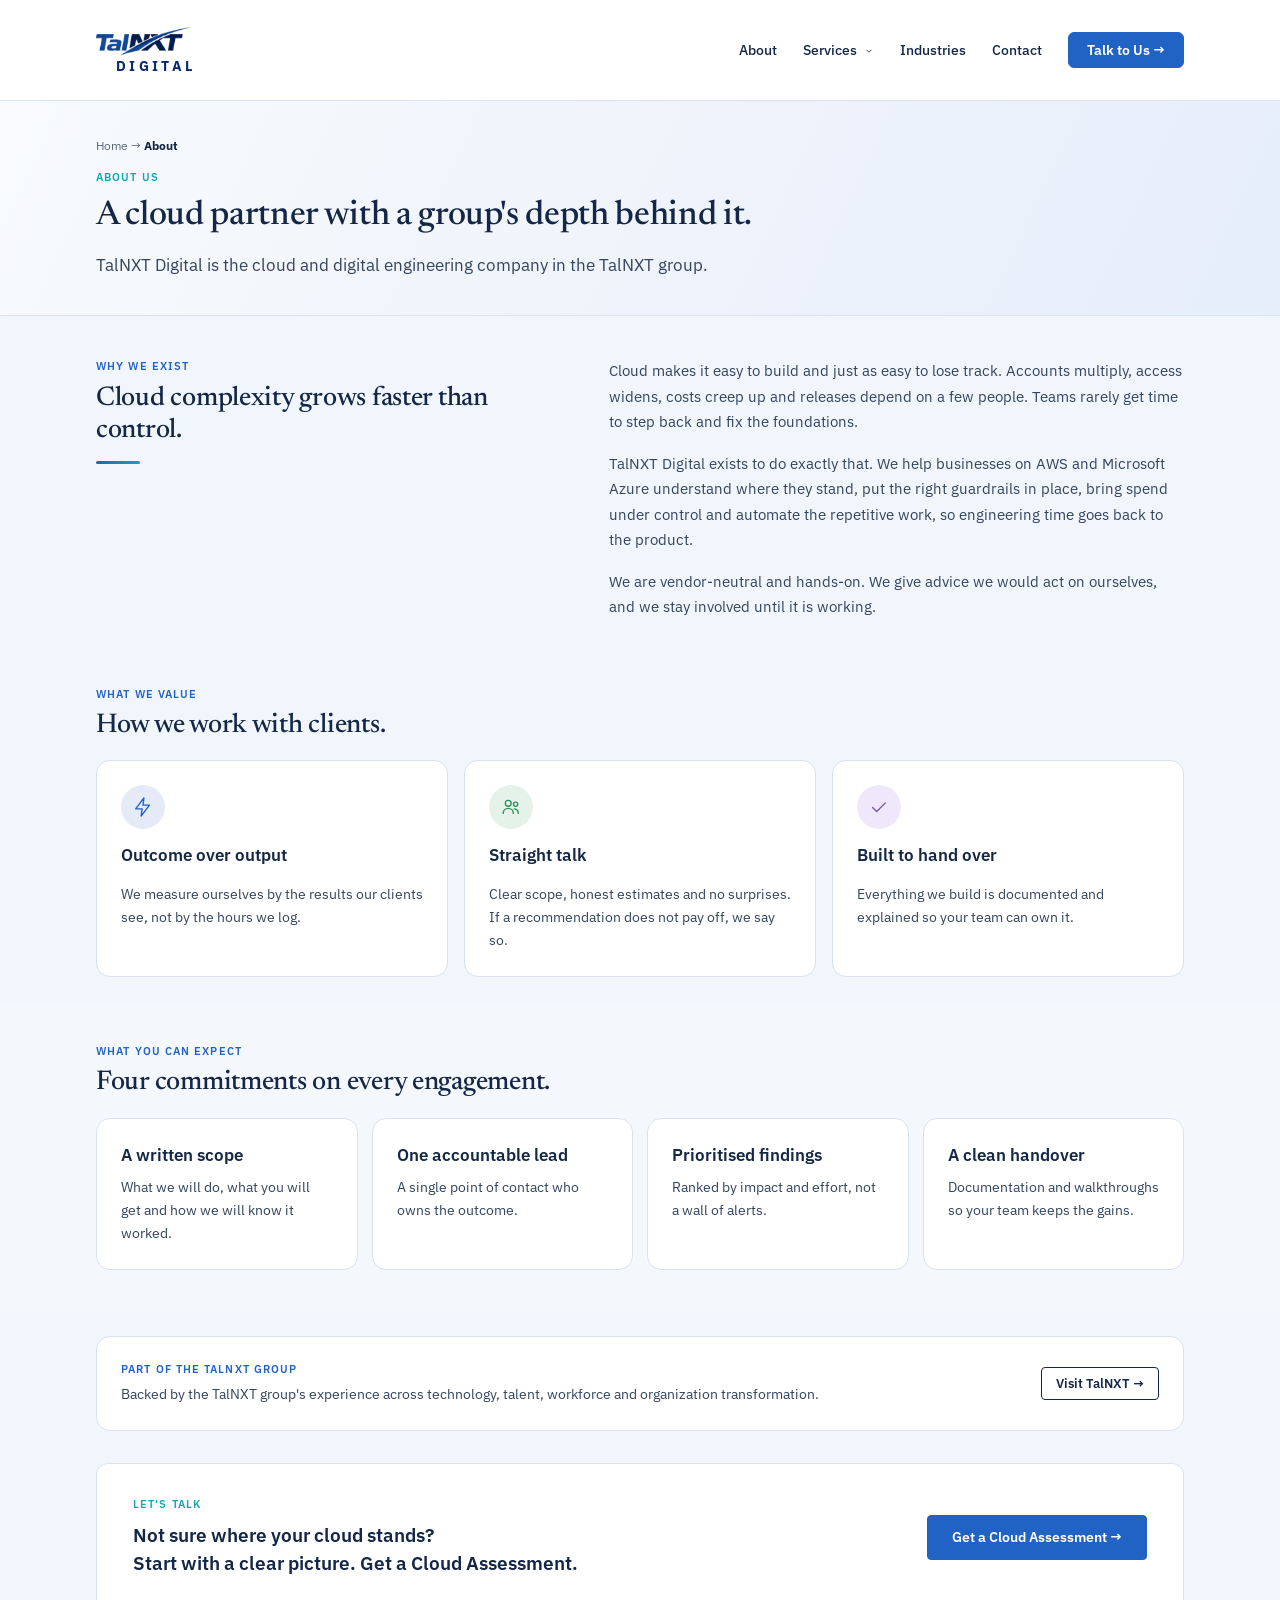
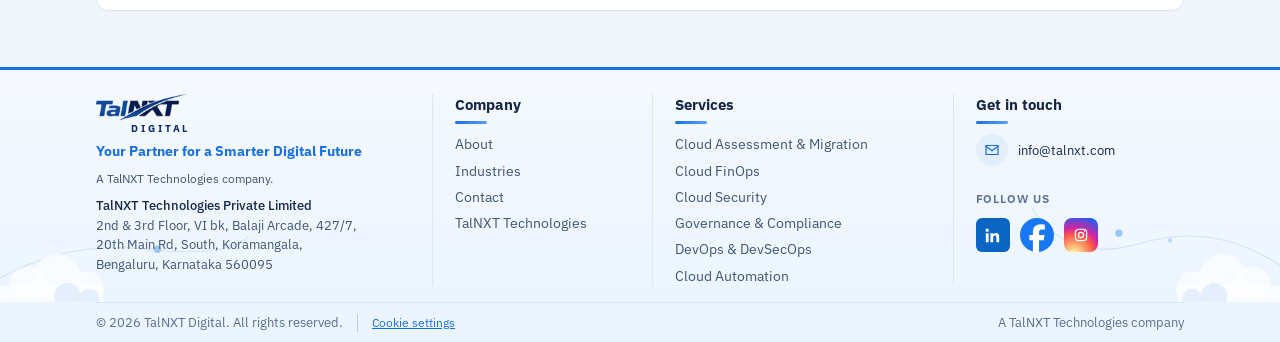
==== commit 16885783: "Latest changes" ====
--- a/about.html
+++ b/about.html
@@ -17,10 +17,10 @@
 <link rel="icon" href="img/favicon.svg" type="image/svg+xml" />
 <link rel="preconnect" href="https://fonts.googleapis.com" /><link rel="preconnect" href="https://fonts.gstatic.com" crossorigin />
 <link href="https://fonts.googleapis.com/css2?family=Newsreader:ital,wght@0,400;0,500;0,600;1,500&family=IBM+Plex+Sans:wght@400;500;600;700&display=swap" rel="stylesheet" />
-<link href="css/tokens.css?v=116" rel="stylesheet" />
-<link href="css/base.css?v=116" rel="stylesheet" />
-<link href="css/components.css?v=116" rel="stylesheet" />
-<link href="css/site.css?v=116" rel="stylesheet" />
+<link href="css/tokens.css?v=137" rel="stylesheet" />
+<link href="css/base.css?v=137" rel="stylesheet" />
+<link href="css/components.css?v=137" rel="stylesheet" />
+<link href="css/site.css?v=137" rel="stylesheet" />
 <script src="js/config.js"></script>
 <script src="js/consent.js"></script>
 <script src="js/main.js" defer></script>
@@ -33,7 +33,7 @@
       <a class="logo" href="index.html" aria-label="TalNXT Digital home"><img class="logo-img" src="img/talnxt-logo.png" alt="TalNXT" /><span class="logo-sub">Digital</span></a>
       <button class="nav-toggle" aria-label="Toggle navigation" aria-expanded="false"><span></span><span></span><span></span></button>
       <ul class="nav-links">
-        <li><a href="about.html">About</a></li>
+        <li><a href="index.html#about">About</a></li>
         <li class="has-dropdown">
           <a href="services.html">Services <span class="caret"><svg width="10" height="10" viewBox="0 0 24 24" fill="none" stroke="currentColor" stroke-width="2" aria-hidden="true"><path d="M6 9l6 6 6-6"/></svg></span></a>
           <div class="nav-dropdown">
@@ -49,7 +49,7 @@
         </li>
         <li><a href="industries.html">Industries</a></li>
         <li><a href="contact.html">Contact</a></li>
-        <li><a class="btn accent" href="contact.html">Get a Cloud Assessment →</a></li>
+        <li><a class="btn accent" href="contact.html">Talk to Us →</a></li>
       </ul>
     </div>
   </nav>
@@ -92,9 +92,9 @@
         <p class="muted" style="font-size:12.5px; margin-top:8px;">A TalNXT Technologies company.</p>
         <address class="footer-address">TalNXT Technologies Private Limited<br>2nd &amp; 3rd Floor, VI bk, Balaji Arcade, 427/7,<br>20th Main Rd, South, Koramangala,<br>Bengaluru, Karnataka 560095</address>
       </div>
-      <div><div class="footer-col-title">Company</div><ul class="footer-links"><li><a href="about.html">About</a></li><li><a href="industries.html">Industries</a></li><li><a href="contact.html">Contact</a></li><li><a href="https://www.talnxt.com/" target="_blank" rel="noopener">TalNXT Technologies</a></li></ul></div>
+      <div><div class="footer-col-title">Company</div><ul class="footer-links"><li><a href="index.html#about">About</a></li><li><a href="industries.html">Industries</a></li><li><a href="contact.html">Contact</a></li><li><a href="https://www.talnxt.com/" target="_blank" rel="noopener">TalNXT Technologies</a></li></ul></div>
       <div><div class="footer-col-title">Services</div><ul class="footer-links"><li><a href="services.html#assessment">Cloud Assessment &amp; Migration</a></li><li><a href="services.html#finops">Cloud FinOps</a></li><li><a href="services.html#security">Cloud Security</a></li><li><a href="services.html#governance">Governance &amp; Compliance</a></li><li><a href="services.html#devops">DevOps &amp; DevSecOps</a></li><li><a href="services.html#automation">Cloud Automation</a></li></ul></div>
-      <div><div class="footer-col-title">Get in touch</div><ul class="footer-links"><li><a class="ft-mail" data-cfg="email" href="#"><span class="ft-mail-ic" aria-hidden="true"><svg width="18" height="18" viewBox="0 0 24 24" fill="none" stroke="currentColor" stroke-width="1.6" stroke-linecap="round" stroke-linejoin="round"><path d="M4 6h16v12H4z"/><path d="M4 7l8 6 8-6"/></svg></span><span data-cfg-text data-cfg="email"></span></a></li><li><a data-cfg="phone" data-cfg-text href="#"></a></li><li class="ft-cta-li"><a class="ft-btn" href="contact.html">Get a Cloud Assessment <span aria-hidden="true">→</span></a></li></ul></div>
+      <div><div class="footer-col-title">Get in touch</div><ul class="footer-links"><li><a class="ft-mail" data-cfg="email" href="#"><span class="ft-mail-ic" aria-hidden="true"><svg width="18" height="18" viewBox="0 0 24 24" fill="none" stroke="currentColor" stroke-width="1.6" stroke-linecap="round" stroke-linejoin="round"><path d="M4 6h16v12H4z"/><path d="M4 7l8 6 8-6"/></svg></span><span data-cfg-text data-cfg="email"></span></a></li><li><a data-cfg="phone" data-cfg-text href="#"></a></li></ul><div class="ft-follow">Follow us</div><div class="ft-social" aria-label="Follow TalNXT Digital"><a class="ft-linkedin" href="https://www.linkedin.com/" target="_blank" rel="noopener" aria-label="LinkedIn" title="LinkedIn"><svg width="18" height="18" viewBox="0 0 24 24" fill="none" stroke="currentColor" stroke-width="1.7" stroke-linecap="round" stroke-linejoin="round" aria-hidden="true"><path fill="currentColor" stroke="none" d="M20.447 20.452h-3.554v-5.569c0-1.328-.027-3.037-1.852-3.037-1.853 0-2.136 1.445-2.136 2.939v5.667H9.351V9h3.414v1.561h.046c.477-.9 1.637-1.85 3.37-1.85 3.601 0 4.267 2.37 4.267 5.455v6.286zM5.337 7.433c-1.144 0-2.063-.926-2.063-2.065 0-1.138.92-2.063 2.063-2.063 1.14 0 2.064.925 2.064 2.063 0 1.139-.925 2.065-2.064 2.065zm1.782 13.019H3.555V9h3.564v11.452z"/></svg></a><a class="ft-facebook" href="https://www.facebook.com/" target="_blank" rel="noopener" aria-label="Facebook" title="Facebook"><svg width="18" height="18" viewBox="0 0 24 24" fill="none" stroke="currentColor" stroke-width="1.7" stroke-linecap="round" stroke-linejoin="round" aria-hidden="true"><path fill="#1877f2" stroke="none" d="M9.101 23.691v-7.98H6.627v-3.667h2.474v-1.58c0-4.085 1.848-5.978 5.858-5.978.401 0 .955.042 1.468.103a8.68 8.68 0 0 1 1.141.195v3.325a8.623 8.623 0 0 0-.653-.036 26.805 26.805 0 0 0-.733-.009c-.707 0-1.259.096-1.675.309a1.686 1.686 0 0 0-.679.622c-.258.42-.374.995-.374 1.752v1.297h3.919l-.386 2.103-.287 1.564h-3.246v8.245C19.396 23.238 24 18.179 24 12.044c0-6.627-5.373-12-12-12s-12 5.373-12 12c0 5.628 3.874 10.35 9.101 11.647Z"/></svg></a><a class="ft-instagram" href="https://www.instagram.com/" target="_blank" rel="noopener" aria-label="Instagram" title="Instagram"><svg width="18" height="18" viewBox="0 0 24 24" fill="none" stroke="currentColor" stroke-width="1.7" stroke-linecap="round" stroke-linejoin="round" aria-hidden="true"><rect x="4.5" y="4.5" width="15" height="15" rx="4.2"/><circle cx="12" cy="12" r="3.4"/><path d="M16.6 7.5v.1"/></svg></a></div></div>
     </div>
     <div class="footer-bottom"><div>&copy; <span data-year></span> TalNXT Digital. All rights reserved.<button type="button" class="cookie-link" data-cookie-settings>Cookie settings</button></div><div>A TalNXT Technologies company</div></div>
   </div>
--- a/css/site.css
+++ b/css/site.css
@@ -898,3 +898,92 @@
 .ix-table tbody tr:nth-child(even){background:#f6f9ff}
 @media (max-width:1100px){.ix-grid{grid-template-columns:repeat(2,minmax(0,1fr))}}
 @media (max-width:640px){.ix-grid{grid-template-columns:1fr}}
+/* certification badge images */
+.cert-grid{grid-template-columns:repeat(7,minmax(0,1fr));gap:10px}
+.cert-img{padding:14px 8px 12px;gap:8px}
+.cert-badge{display:block;width:100%;max-width:108px;height:auto;aspect-ratio:1;object-fit:contain}
+.cert-img .cert-name{font-size:12px}
+.cert-img .cert-vendor{font-size:11px}
+@media (max-width:1100px){.cert-grid{grid-template-columns:repeat(4,minmax(0,1fr))}}
+@media (max-width:640px){.cert-grid{grid-template-columns:repeat(2,minmax(0,1fr))}}
+/* homepage service cards: vector art, zoom on hover, light border */
+.svc-card{border:1px solid #c9d9ef;border-radius:16px;box-shadow:0 2px 10px rgba(20,39,70,.05)}
+.svc-card:hover,.svc-card:focus-within{border-color:#8fb0e6;box-shadow:0 12px 26px rgba(33,98,197,.14)}
+.svc-media{overflow:hidden;aspect-ratio:232/66;background:linear-gradient(135deg,#eef4ff,#fff)}
+.svc-media .svc-pic{width:100%;height:100%;aspect-ratio:auto;object-fit:cover;transform:scale(1);transform-origin:70% 50%;transition:transform .5s cubic-bezier(.2,.7,.2,1)}
+.svc-card:hover .svc-pic,.svc-card:focus-within .svc-pic{transform:scale(1.18)}
+@media (prefers-reduced-motion:reduce){.svc-media .svc-pic{transition:none}.svc-card:hover .svc-pic{transform:none}}
+/* animated flow between process steps */
+.hw-flow{position:absolute;top:36px;left:calc(50% + 50px);width:calc(100% + 44px - 100px);height:3px;pointer-events:none;z-index:2}
+.hw-flow::before{content:"";position:absolute;top:-3.5px;left:0;width:10px;height:10px;border-radius:50%;background:#1f5fd6;box-shadow:0 0 0 4px rgba(31,95,214,.30),0 0 14px rgba(31,95,214,.5);opacity:0;animation:hwTravel 4.8s cubic-bezier(.45,0,.35,1) infinite;animation-delay:calc(var(--i)*1.2s)}
+.hw-ic::after{content:"";position:absolute;inset:-7px;border-radius:50%;border:2px solid #2162c5;opacity:0;pointer-events:none;animation:hwRing 4.8s ease-out infinite;animation-delay:calc(var(--i)*1.2s - .1s)}
+.hw-step:first-child .hw-ic::after{animation-delay:-.1s}
+@keyframes hwTravel{0%{left:0;opacity:0}3%{opacity:1}22%{left:calc(100% - 10px);opacity:1}26%,100%{left:calc(100% - 10px);opacity:0}}
+@keyframes hwRing{0%{opacity:0;transform:scale(.9)}6%{opacity:.8;transform:scale(1)}24%{opacity:0;transform:scale(1.22)}100%{opacity:0}}
+@media (max-width:1000px){.hw-flow{display:none}.hw-ic::after{display:none}}
+@media (prefers-reduced-motion:reduce){.hw-flow{display:none}.hw-ic::after{animation:none;display:none}}
+/* badges marquee */
+.bm-bar{display:flex;justify-content:flex-end;margin:-34px 0 6px}
+.bm-pp{font:inherit;font-size:12px;font-weight:600;color:#1a5ce0;background:transparent;border:1px solid #dce7f6;border-radius:999px;padding:5px 12px;cursor:pointer}
+.bm-pp:focus-visible{outline:2px solid #1a5ce0;outline-offset:2px}
+.bm{position:relative;overflow:hidden;padding:8px 0 14px;-webkit-mask-image:linear-gradient(90deg,transparent,#000 7%,#000 93%,transparent);mask-image:linear-gradient(90deg,transparent,#000 7%,#000 93%,transparent)}
+.bm-track{display:flex;width:max-content;animation:bmSlide 60s linear infinite;will-change:transform}
+.bm:hover .bm-track,.bm:focus-within .bm-track,.bm.bm-paused .bm-track{animation-play-state:paused}
+.bm-group{display:flex;gap:28px;list-style:none;margin:0;padding:0 14px;flex:none}
+.bm-tile{width:150px;flex:none;display:flex;flex-direction:column;align-items:center;text-align:center;gap:10px;padding:8px 4px}
+.bm-tile img{width:116px;height:116px;object-fit:contain;display:block;transition:transform .35s cubic-bezier(.2,.7,.2,1),filter .35s ease;filter:drop-shadow(0 6px 10px rgba(20,39,70,.14))}
+.bm-tile:hover img{transform:scale(1.1) translateY(-3px);filter:drop-shadow(0 12px 18px rgba(33,98,197,.28))}
+.bm-tile h3{margin:0;font-family:var(--font-body);font-size:12px;font-weight:700;line-height:1.3;color:#142746}
+.bm-tile p{margin:0;font-size:11px;color:#6c7f9f}
+@keyframes bmSlide{from{transform:translateX(0)}to{transform:translateX(-50%)}}
+@media (max-width:640px){.bm-bar{margin-top:0}}
+@media (prefers-reduced-motion:reduce){.bm{overflow-x:auto;-webkit-mask-image:none;mask-image:none}.bm-track{animation:none}.bm-group[aria-hidden="true"]{display:none}}
+/* compact CTA banner */
+.fc-sec{padding:8px 0 36px}
+.fc-banner{padding:22px 40px;gap:24px;border-radius:18px}
+.fc-banner .fc-h{font-size:26px;margin-bottom:6px}
+.fc-banner .fc-lead{font-size:14.5px;line-height:1.5;margin-bottom:14px}
+.fc-banner .fc-btn{padding:10px 18px;font-size:13.5px}
+.fc-banner .fc-art{max-width:230px}
+@media (max-width:900px){.fc-banner{padding:26px 22px}.fc-banner .fc-art{max-width:170px}.fc-banner .fc-h{font-size:24px}}
+@media (max-width:640px){.fc-sec{padding-bottom:28px}.fc-banner .fc-h{font-size:24px}.fc-banner .fc-btn{width:100%;padding:12px 16px}}
+
+/* hero rotation */
+.hr-stage{display:grid}
+.hr-stage img{grid-area:1/1;opacity:0;transition:opacity 1.2s ease}
+.hr-stage img.on{opacity:1}
+.hr-ctl{display:flex;justify-content:center;gap:8px;margin-top:6px}
+.hr-dot{width:8px;height:8px;padding:0;border:0;border-radius:50%;background:rgba(255,255,255,.35);cursor:pointer;transition:width .2s,background .2s}
+.hr-dot[aria-current="true"]{width:22px;border-radius:5px;background:#fff}
+.hr-dot:focus-visible{outline:2px solid #fff;outline-offset:3px}
+@media (prefers-reduced-motion:reduce){.hr-stage img{transition:none}}
+
+/* about anchor */
+html{scroll-behavior:smooth}
+.about-sec{scroll-margin-top:84px}
+#top{position:absolute;top:0}
+@media (prefers-reduced-motion:reduce){html{scroll-behavior:auto}}
+/* compact header CTA */
+.nav-links a.btn{padding:8px 18px;min-height:0;font-size:14px;line-height:1.3;border-radius:6px}
+
+/* footer social */
+.ft-social{display:flex;gap:10px;margin-top:14px}
+.ft-social a{display:inline-flex;align-items:center;justify-content:center;width:36px;height:36px;border-radius:50%;border:1px solid #c9d9ef;background:#fff;color:#1a5ce0;transition:background .2s,color .2s,transform .2s,border-color .2s}
+.ft-social a:hover,.ft-social a:focus-visible{background:#1a5ce0;border-color:#1a5ce0;color:#fff;transform:translateY(-2px)}
+.ft-social a:focus-visible{outline:2px solid #1a5ce0;outline-offset:2px}
+@media (prefers-reduced-motion:reduce){.ft-social a{transition:none}.ft-social a:hover{transform:none}}
+
+/* brand colours */
+.ft-social a{border:0;color:#fff;width:34px;height:34px}
+.ft-social a.ft-linkedin{background:#0a66c2;border-radius:6px}.ft-social a.ft-linkedin svg{width:19px;height:19px}
+.ft-social a.ft-facebook{background:#1877f2;border-radius:50%}
+.ft-social a.ft-instagram{background:radial-gradient(circle at 30% 107%,#fdf497 0,#fdf497 5%,#fd5949 45%,#d6249f 60%,#285aeb 90%);border-radius:8px}
+.ft-social a:hover,.ft-social a:focus-visible{background:inherit;color:#fff;filter:brightness(1.1);box-shadow:0 4px 10px rgba(20,39,70,.25)}
+.ft-social a.ft-linkedin:hover,.ft-social a.ft-linkedin:focus-visible{background:#0a66c2}
+.ft-social a.ft-facebook:hover,.ft-social a.ft-facebook:focus-visible{background:#1877f2}
+.ft-social a.ft-instagram:hover,.ft-social a.ft-instagram:focus-visible{background:radial-gradient(circle at 30% 107%,#fdf497 0,#fdf497 5%,#fd5949 45%,#d6249f 60%,#285aeb 90%)}
+.ft-social a.ft-facebook,.ft-social a.ft-facebook:hover,.ft-social a.ft-facebook:focus-visible{background:#fff}
+.ft-social a.ft-facebook svg{width:36px;height:36px;max-width:none}
+
+.ft-follow{margin-top:18px;font-size:12px;font-weight:600;letter-spacing:.08em;text-transform:uppercase;color:#5b6f8f}
+.ft-follow + .ft-social{margin-top:10px}
